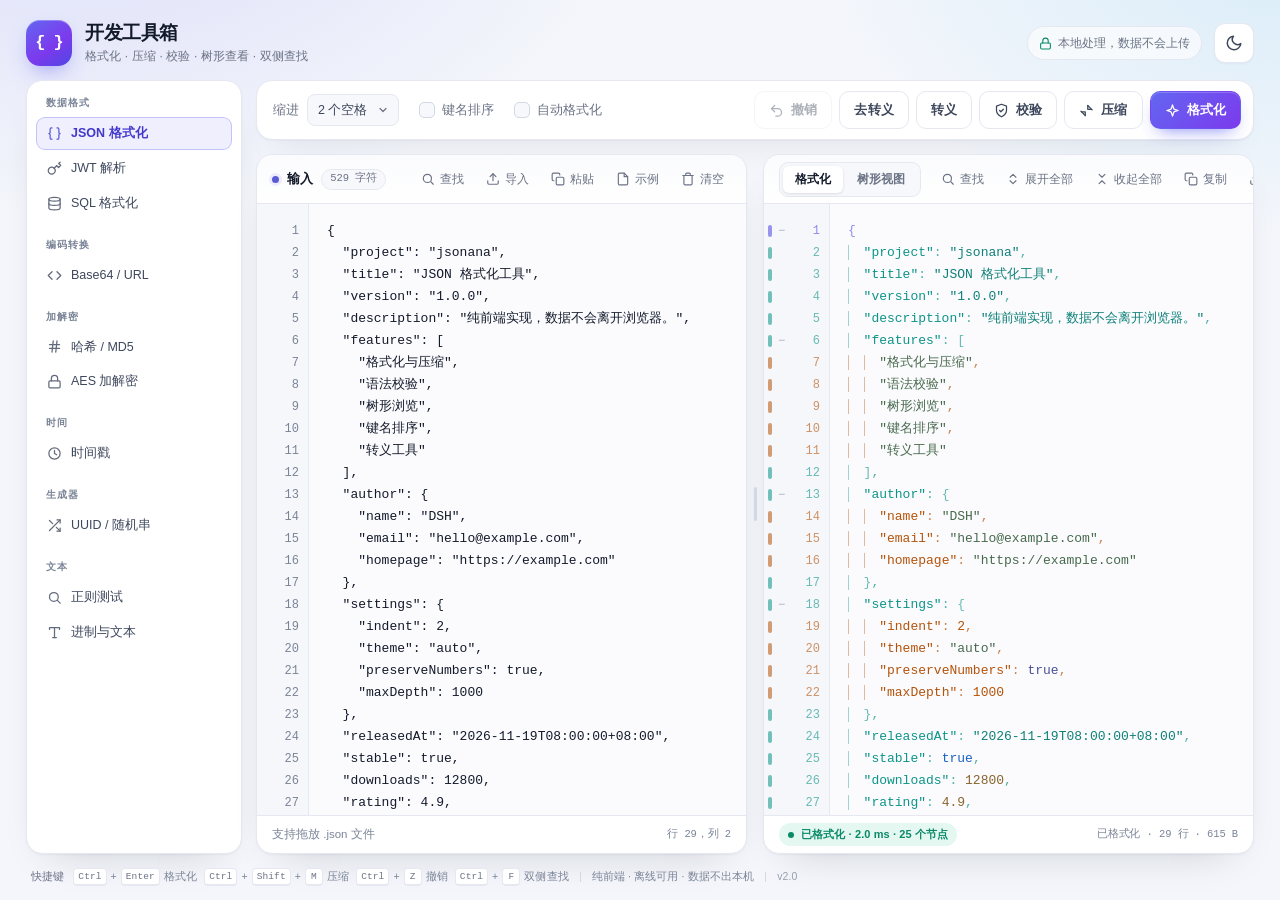
==== index.html @ 0fe3ee1c "second" ====
<!DOCTYPE html>
<html lang="zh-CN" data-theme="light">
<head>
  <meta charset="UTF-8">
  <meta name="viewport" content="width=device-width, initial-scale=1.0">
  <meta name="description" content="纯前端、离线的开发者工具集：JSON 格式化、MD5/哈希、AES 加解密、Base64/URL 编码、SQL 美化、时间戳转换、JWT 解析、UUID 生成、正则测试与进制转换，数据不会上传。">
  <meta name="color-scheme" content="light dark">
  <title>开发工具箱 · JSON / 加解密 / SQL / 时间戳</title>
  <link rel="icon" href="data:image/svg+xml,%3Csvg xmlns='http://www.w3.org/2000/svg' viewBox='0 0 64 64'%3E%3Crect width='64' height='64' rx='16' fill='%235b5bd6'/%3E%3Ctext x='32' y='43' font-family='monospace' font-size='30' font-weight='700' fill='white' text-anchor='middle'%3E%7B%7D%3C/text%3E%3C/svg%3E">
  <script>
    (function () {
      try {
        var saved = localStorage.getItem('jsonfmt:theme');
        var theme = saved ? JSON.parse(saved) : (window.matchMedia('(prefers-color-scheme: dark)').matches ? 'dark' : 'light');
        document.documentElement.setAttribute('data-theme', theme === 'dark' ? 'dark' : 'light');
      } catch (e) { /* 忽略存储异常 */ }
    })();
  </script>
  <link rel="stylesheet" href="css/style.css?v=8">
  <link rel="stylesheet" href="css/shell.css?v=8">
</head>
<body>
  <svg class="icon-sprite" xmlns="http://www.w3.org/2000/svg" aria-hidden="true">
    <symbol id="i-sparkles" viewBox="0 0 24 24"><path d="m12 3-1.9 5.8a2 2 0 0 1-1.3 1.3L3 12l5.8 1.9a2 2 0 0 1 1.3 1.3L12 21l1.9-5.8a2 2 0 0 1 1.3-1.3L21 12l-5.8-1.9a2 2 0 0 1-1.3-1.3Z"/></symbol>
    <symbol id="i-shrink" viewBox="0 0 24 24"><path d="M4 14h6v6"/><path d="m10 20-7-7"/><path d="M20 10h-6V4"/><path d="m14 4 7 7"/></symbol>
    <symbol id="i-shield" viewBox="0 0 24 24"><path d="M12 22s8-4 8-10V5l-8-3-8 3v7c0 6 8 10 8 10Z"/><path d="m9 12 2 2 4-4"/></symbol>
    <symbol id="i-copy" viewBox="0 0 24 24"><rect x="9" y="9" width="13" height="13" rx="2"/><path d="M5 15H4a2 2 0 0 1-2-2V4a2 2 0 0 1 2-2h9a2 2 0 0 1 2 2v1"/></symbol>
    <symbol id="i-download" viewBox="0 0 24 24"><path d="M21 15v4a2 2 0 0 1-2 2H5a2 2 0 0 1-2-2v-4"/><polyline points="7 10 12 15 17 10"/><line x1="12" y1="15" x2="12" y2="3"/></symbol>
    <symbol id="i-upload" viewBox="0 0 24 24"><path d="M21 15v4a2 2 0 0 1-2 2H5a2 2 0 0 1-2-2v-4"/><polyline points="17 8 12 3 7 8"/><line x1="12" y1="3" x2="12" y2="15"/></symbol>
    <symbol id="i-trash" viewBox="0 0 24 24"><polyline points="3 6 5 6 21 6"/><path d="M19 6v14a2 2 0 0 1-2 2H7a2 2 0 0 1-2-2V6m3 0V4a2 2 0 0 1 2-2h4a2 2 0 0 1 2 2v2"/></symbol>
    <symbol id="i-file" viewBox="0 0 24 24"><path d="M14 2H6a2 2 0 0 0-2 2v16a2 2 0 0 0 2 2h12a2 2 0 0 0 2-2V8Z"/><polyline points="14 2 14 8 20 8"/></symbol>
    <symbol id="i-sun" viewBox="0 0 24 24"><circle cx="12" cy="12" r="4"/><path d="M12 2v2M12 20v2M4.93 4.93l1.41 1.41M17.66 17.66l1.41 1.41M2 12h2M20 12h2M6.34 17.66l-1.41 1.41M19.07 4.93l-1.41 1.41"/></symbol>
    <symbol id="i-moon" viewBox="0 0 24 24"><path d="M21 12.79A9 9 0 1 1 11.21 3 7 7 0 0 0 21 12.79Z"/></symbol>
    <symbol id="i-lock" viewBox="0 0 24 24"><rect x="3" y="11" width="18" height="11" rx="2"/><path d="M7 11V7a5 5 0 0 1 10 0v4"/></symbol>
    <symbol id="i-alert" viewBox="0 0 24 24"><circle cx="12" cy="12" r="10"/><line x1="12" y1="8" x2="12" y2="12"/><line x1="12" y1="16" x2="12.01" y2="16"/></symbol>
    <symbol id="i-check" viewBox="0 0 24 24"><polyline points="20 6 9 17 4 12"/></symbol>
    <symbol id="i-code" viewBox="0 0 24 24"><polyline points="16 18 22 12 16 6"/><polyline points="8 6 2 12 8 18"/></symbol>
    <symbol id="i-braces" viewBox="0 0 24 24"><path d="M8 3H7a2 2 0 0 0-2 2v5a2 2 0 0 1-2 2 2 2 0 0 1 2 2v5a2 2 0 0 0 2 2h1"/><path d="M16 3h1a2 2 0 0 1 2 2v5a2 2 0 0 0 2 2 2 2 0 0 0-2 2v5a2 2 0 0 1-2 2h-1"/></symbol>
    <symbol id="i-expand" viewBox="0 0 24 24"><path d="m7 15 5 5 5-5"/><path d="m7 9 5-5 5 5"/></symbol>
    <symbol id="i-collapse" viewBox="0 0 24 24"><path d="m7 20 5-5 5 5"/><path d="m7 4 5 5 5-5"/></symbol>
    <symbol id="i-search" viewBox="0 0 24 24"><circle cx="11" cy="11" r="7"/><line x1="21" y1="21" x2="16.65" y2="16.65"/></symbol>
    <symbol id="i-close" viewBox="0 0 24 24"><line x1="18" y1="6" x2="6" y2="18"/><line x1="6" y1="6" x2="18" y2="18"/></symbol>
    <symbol id="i-chevron-left" viewBox="0 0 24 24"><polyline points="15 18 9 12 15 6"/></symbol>
    <symbol id="i-chevron-right" viewBox="0 0 24 24"><polyline points="9 18 15 12 9 6"/></symbol>
    <symbol id="i-replace" viewBox="0 0 24 24"><path d="M3 7h13"/><polyline points="13 4 16 7 13 10"/><path d="M21 17H8"/><polyline points="11 14 8 17 11 20"/></symbol>
    <symbol id="i-undo" viewBox="0 0 24 24"><path d="M9 14 4 9l5-5"/><path d="M4 9h10a6 6 0 0 1 0 12h-3"/></symbol>
    <symbol id="i-clock" viewBox="0 0 24 24"><circle cx="12" cy="12" r="9"/><polyline points="12 7 12 12 15.5 14"/></symbol>
    <symbol id="i-key" viewBox="0 0 24 24"><path d="M21 2l-2 2"/><path d="m15.5 7.5 3 3L22 7l-3-3"/><path d="M11.39 11.61a5.5 5.5 0 1 1-7.78 7.78 5.5 5.5 0 0 1 7.78-7.78Z"/><path d="m11.39 11.61 4.11-4.11"/></symbol>
    <symbol id="i-database" viewBox="0 0 24 24"><ellipse cx="12" cy="5" rx="9" ry="3"/><path d="M21 12c0 1.66-4 3-9 3s-9-1.34-9-3"/><path d="M3 5v14c0 1.66 4 3 9 3s9-1.34 9-3V5"/></symbol>
    <symbol id="i-hash" viewBox="0 0 24 24"><line x1="4" y1="9" x2="20" y2="9"/><line x1="4" y1="15" x2="20" y2="15"/><line x1="10" y1="3" x2="8" y2="21"/><line x1="16" y1="3" x2="14" y2="21"/></symbol>
    <symbol id="i-shuffle" viewBox="0 0 24 24"><polyline points="16 3 21 3 21 8"/><line x1="4" y1="20" x2="21" y2="3"/><polyline points="21 16 21 21 16 21"/><line x1="15" y1="15" x2="21" y2="21"/><line x1="4" y1="4" x2="9" y2="9"/></symbol>
    <symbol id="i-type" viewBox="0 0 24 24"><polyline points="4 7 4 4 20 4 20 7"/><line x1="9" y1="20" x2="15" y2="20"/><line x1="12" y1="4" x2="12" y2="20"/></symbol>
  </svg>

  <div class="app">
    <header class="topbar">
      <div class="brand">
        <div class="brand-mark" aria-hidden="true">{ }</div>
        <div class="brand-text">
          <h1>开发工具箱</h1>
          <p id="brandSubtitle">JSON · 加解密 · SQL · 时间戳 · 编码</p>
        </div>
      </div>
      <div class="topbar-actions">
        <span class="privacy-note"><svg class="icon"><use href="#i-lock"></use></svg>本地处理，数据不会上传</span>
        <button class="icon-btn" id="themeToggle" type="button" title="切换主题" aria-label="切换明暗主题">
          <svg class="icon icon-moon"><use href="#i-moon"></use></svg>
          <svg class="icon icon-sun"><use href="#i-sun"></use></svg>
        </button>
      </div>
    </header>

    <div class="app-body">
      <aside class="sidebar" id="toolNav" aria-label="工具导航">
        <p class="nav-loading">正在载入工具…</p>
      </aside>

      <div class="content" id="content">
        <section class="view" id="view-json" data-view="json">
          <section class="toolbar" aria-label="格式化设置">
            <div class="toolbar-options">
              <label class="field" for="indentSelect">
                <span class="field-label">缩进</span>
                <select id="indentSelect">
                  <option value="2">2 个空格</option>
                  <option value="4">4 个空格</option>
                  <option value="tab">Tab</option>
                </select>
              </label>
              <label class="check"><input type="checkbox" id="sortKeys"> 键名排序</label>
              <label class="check"><input type="checkbox" id="autoFormat"> 自动格式化</label>
            </div>
            <div class="toolbar-actions">
              <button class="btn btn-ghost" id="undoBtn" type="button" title="撤销上一次文本修改 (Ctrl+Z)" disabled>
                <svg class="icon"><use href="#i-undo"></use></svg>撤销
              </button>
              <button class="btn btn-ghost" id="unescapeBtn" type="button" title="将 \n、&quot; 等转义还原为字符">去转义</button>
              <button class="btn btn-ghost" id="escapeBtn" type="button" title="把输入文本转为 JSON 字符串字面量">转义</button>
              <button class="btn btn-ghost" id="validateBtn" type="button" title="仅检查语法，不修改结果">
                <svg class="icon"><use href="#i-shield"></use></svg>校验
              </button>
              <button class="btn btn-ghost" id="minifyBtn" type="button" title="Ctrl + Shift + M">
                <svg class="icon"><use href="#i-shrink"></use></svg>压缩
              </button>
              <button class="btn btn-primary" id="formatBtn" type="button" title="Ctrl + Enter">
                <svg class="icon"><use href="#i-sparkles"></use></svg>格式化
              </button>
            </div>
          </section>

          <main class="workspace" id="workspace">
            <section class="panel" aria-label="JSON 输入">
              <header class="panel-head">
                <div class="panel-title">
                  <span class="panel-dot input-dot" aria-hidden="true"></span>
                  输入
                  <span class="badge" id="inputMeta">0 字符</span>
                </div>
                <div class="panel-actions">
                  <button class="mini mini-find" id="findToggle" type="button" title="查找替换 (Ctrl+F)" aria-label="查找替换" aria-expanded="false" aria-controls="findBar">
                    <svg class="icon"><use href="#i-search"></use></svg>查找
                  </button>
                  <button class="mini" id="uploadBtn" type="button" title="导入 .json 文件">
                    <svg class="icon"><use href="#i-upload"></use></svg>导入
                  </button>
                  <input type="file" id="fileInput" accept=".json,.txt,application/json,text/plain" hidden>
                  <button class="mini" id="pasteBtn" type="button" title="从剪贴板粘贴">
                    <svg class="icon"><use href="#i-copy"></use></svg>粘贴
                  </button>
                  <button class="mini" id="sampleBtn" type="button" title="载入示例 JSON">
                    <svg class="icon"><use href="#i-file"></use></svg>示例
                  </button>
                  <button class="mini mini-danger" id="clearBtn" type="button" title="清空输入与结果">
                    <svg class="icon"><use href="#i-trash"></use></svg>清空
                  </button>
                </div>
              </header>
              <div class="find-bar" id="findBar" hidden>
                <div class="find-row">
                  <div class="find-field">
                    <svg class="icon find-field-icon" aria-hidden="true"><use href="#i-search"></use></svg>
                    <input class="find-input" id="findInput" type="text" placeholder="查找内容" autocomplete="off" spellcheck="false" aria-label="查找内容">
                    <span class="find-count" id="findCount" aria-live="polite" hidden></span>
                  </div>
                  <button class="find-opt" id="findCase" type="button" aria-pressed="false" title="区分大小写" aria-label="区分大小写">Aa</button>
                  <button class="find-opt" id="findRegex" type="button" aria-pressed="false" title="使用正则表达式" aria-label="使用正则表达式">.*</button>
                  <button class="find-nav" id="findPrev" type="button" title="上一个匹配 (Shift+Enter)" aria-label="上一个匹配" disabled>
                    <svg class="icon"><use href="#i-chevron-left"></use></svg>
                  </button>
                  <button class="find-nav" id="findNext" type="button" title="下一个匹配 (Enter)" aria-label="下一个匹配" disabled>
                    <svg class="icon"><use href="#i-chevron-right"></use></svg>
                  </button>
                  <button class="find-nav" id="findClose" type="button" title="关闭查找 (Esc)" aria-label="关闭查找">
                    <svg class="icon"><use href="#i-close"></use></svg>
                  </button>
                </div>
                <div class="find-row">
                  <div class="find-field">
                    <svg class="icon find-field-icon" aria-hidden="true"><use href="#i-replace"></use></svg>
                    <input class="find-input" id="replaceInput" type="text" placeholder="替换为（留空即删除）" autocomplete="off" spellcheck="false" aria-label="替换内容">
                  </div>
                  <button class="find-action" id="replaceBtn" type="button" title="替换当前匹配 (Enter)" disabled>替换</button>
                  <button class="find-action" id="replaceAllBtn" type="button" title="替换全部匹配" disabled>全部替换</button>
                </div>
              </div>
              <div class="editor" id="dropZone">
                <div class="gutter" aria-hidden="true"><div class="gutter-inner" id="inputGutter"></div></div>
                <textarea id="input" spellcheck="false" wrap="off" autocomplete="off" autocapitalize="off" placeholder='在此粘贴或输入 JSON，例如 {"hello": "world"}' aria-label="JSON 输入框" title="查找时点击命中所在行可联动右侧；点击括号可强调其闭合范围"></textarea>
                <div class="find-layer" id="findLayer" aria-hidden="true" hidden><div class="find-layer-inner" id="findLayerInner"></div></div>
                <div class="drop-hint" id="dropHint">
                  <svg class="icon"><use href="#i-upload"></use></svg>
                  松开以导入 JSON 文件
                </div>
              </div>
              <footer class="panel-foot">
                <span id="inputHint">支持拖放 .json 文件</span>
                <span class="cursor-pos" id="cursorPos">行 1，列 1</span>
              </footer>
            </section>

            <div class="splitter" id="splitter" role="separator" aria-orientation="vertical" aria-label="拖动调整左右面板宽度" tabindex="0" title="拖动调整宽度">
              <span aria-hidden="true"></span>
            </div>

            <section class="panel" aria-label="格式化结果">
              <header class="panel-head">
                <div class="tabs" role="tablist" aria-label="结果视图">
                  <button class="tab is-active" id="textTab" data-view="text" type="button" role="tab" aria-selected="true">格式化</button>
                  <button class="tab" id="treeTab" data-view="tree" type="button" role="tab" aria-selected="false">树形视图</button>
                </div>
                <div class="panel-actions">
                  <button class="mini mini-find" id="findToggleRight" type="button" title="查找替换右侧结果 (Ctrl+F)" aria-label="查找替换右侧结果" aria-expanded="false" aria-controls="findBarRight">
                    <svg class="icon"><use href="#i-search"></use></svg>查找
                  </button>
                  <button class="mini" id="expandBtn" type="button" hidden title="展开全部层级">
                    <svg class="icon"><use href="#i-expand"></use></svg>展开全部
                  </button>
                  <button class="mini" id="collapseBtn" type="button" hidden title="折叠全部层级">
                    <svg class="icon"><use href="#i-collapse"></use></svg>收起全部
                  </button>
                  <button class="mini" id="copyBtn" type="button" title="复制结果">
                    <svg class="icon"><use href="#i-copy"></use></svg>复制
                  </button>
                  <button class="mini" id="downloadBtn" type="button" title="下载为 .json 文件">
                    <svg class="icon"><use href="#i-download"></use></svg>下载
                  </button>
                </div>
              </header>
              <div class="find-bar find-bar-right" id="findBarRight" hidden>
                <div class="find-row">
                  <div class="find-field">
                    <svg class="icon find-field-icon" aria-hidden="true"><use href="#i-search"></use></svg>
                    <input class="find-input" id="findInputRight" type="text" placeholder="在结果中查找" autocomplete="off" spellcheck="false" aria-label="在结果中查找">
                    <span class="find-count" id="findCountRight" aria-live="polite" hidden></span>
                  </div>
                  <button class="find-opt" id="findCaseRight" type="button" aria-pressed="false" title="区分大小写" aria-label="区分大小写">Aa</button>
                  <button class="find-opt" id="findRegexRight" type="button" aria-pressed="false" title="使用正则表达式" aria-label="使用正则表达式">.*</button>
                  <button class="find-nav" id="findPrevRight" type="button" title="上一个匹配 (Shift+Enter)" aria-label="上一个匹配" disabled>
                    <svg class="icon"><use href="#i-chevron-left"></use></svg>
                  </button>
                  <button class="find-nav" id="findNextRight" type="button" title="下一个匹配 (Enter)" aria-label="下一个匹配" disabled>
                    <svg class="icon"><use href="#i-chevron-right"></use></svg>
                  </button>
                  <button class="find-nav" id="findCloseRight" type="button" title="关闭查找 (Esc)" aria-label="关闭查找">
                    <svg class="icon"><use href="#i-close"></use></svg>
                  </button>
                </div>
                <div class="find-row">
                  <div class="find-field">
                    <svg class="icon find-field-icon" aria-hidden="true"><use href="#i-replace"></use></svg>
                    <input class="find-input" id="replaceInputRight" type="text" placeholder="替换为（同步左侧）" autocomplete="off" spellcheck="false" aria-label="替换内容">
                  </div>
                  <button class="find-action" id="replaceBtnRight" type="button" title="替换当前匹配 (Enter)" disabled>替换</button>
                  <button class="find-action" id="replaceAllBtnRight" type="button" title="替换两侧全部匹配" disabled>全部替换</button>
                </div>
              </div>
              <div class="output-wrap">
                <div class="output-body" id="outputBody" hidden>
                  <div class="gutter" id="outputGutterWrap" aria-hidden="true"><div class="gutter-inner" id="outputGutter"></div></div>
                  <div class="output-scroll" id="outputScroll">
                    <div class="output-content" id="outputContent">
                      <pre class="code" id="outputPre" title="查找时点击命中所在行可联动左侧；点击行号栏的 +/− 折叠或展开层级；点击括号可强调其闭合范围"><code id="output"></code></pre>
                      <div class="find-layer output-find-layer" id="outputFindLayer" aria-hidden="true" hidden><div class="find-layer-inner" id="outputFindLayerInner"></div></div>
                    </div>
                  </div>
                  <div class="tree-view" id="treeView" hidden></div>
                  <div class="render-more" id="renderMore" hidden>
                    <span id="renderMoreText"></span>
                    <button class="btn btn-ghost" id="renderMoreBtn" type="button">继续渲染</button>
                  </div>
                </div>

                <div class="empty-state" id="emptyState">
                  <div class="empty-icon"><svg class="icon"><use href="#i-braces"></use></svg></div>
                  <h2>格式化结果将在这里显示</h2>
                  <p>粘贴 JSON 后按 <kbd>Ctrl</kbd> + <kbd>Enter</kbd>，或把 <code>.json</code> 文件拖进左侧面板。</p>
                  <div class="empty-chips">
                    <span>语法高亮</span>
                    <span>树形浏览</span>
                    <span>键名排序</span>
                    <span>双侧查找</span>
                    <span>一键压缩</span>
                  </div>
                </div>

                <div class="error-state" id="errorState" hidden>
                  <div class="error-icon"><svg class="icon"><use href="#i-alert"></use></svg></div>
                  <h2>JSON 解析失败</h2>
                  <p class="error-message" id="errorMessage"></p>
                  <span class="error-loc" id="errorLoc"></span>
                  <pre class="error-snippet"><code id="errorSnippet"></code></pre>
                  <button class="btn btn-ghost btn-sm" id="gotoErrorBtn" type="button">定位到错误位置</button>
                </div>
              </div>
              <footer class="panel-foot">
                <span class="status status-neutral" id="status"><span class="status-dot" aria-hidden="true"></span><span id="statusText">等待输入</span></span>
                <span class="output-meta" id="outputMeta"></span>
              </footer>
            </section>
          </main>
        </section>

        <div id="viewHost"></div>
      </div>
    </div>

    <footer class="app-footer" id="appFooter">
      <span class="shortcut-hint">快捷键</span>
      <span class="footer-hints" id="footerHints"></span>
      <span class="footer-sep" aria-hidden="true"></span>
      <span>纯前端 · 离线可用 · 数据不出本机</span>
      <span class="footer-sep" aria-hidden="true"></span>
      <span class="footer-version">v2.0</span>
    </footer>
  </div>

  <div class="toast" id="toast" role="status" aria-live="polite">
    <svg class="icon toast-icon"><use href="#i-check"></use></svg>
    <span id="toastText"></span>
  </div>

  <script src="js/json-tools.js?v=8"></script>
  <script src="js/toolbox.js?v=8"></script>
  <script src="js/lib/bytes.js?v=8"></script>
  <script src="js/lib/md5.js?v=8"></script>
  <script src="js/lib/date-format.js?v=8"></script>
  <script src="js/lib/sql-format.js?v=8"></script>
  <script src="js/lib/webcrypto.js?v=8"></script>
  <script src="js/lib/radix.js?v=8"></script>
  <script src="js/lib/text-case.js?v=8"></script>
  <script src="js/lib/jwt.js?v=8"></script>
  <script src="js/tools/encode.js?v=8"></script>
  <script src="js/tools/hash.js?v=8"></script>
  <script src="js/tools/crypto.js?v=8"></script>
  <script src="js/tools/timestamp.js?v=8"></script>
  <script src="js/tools/uuid.js?v=8"></script>
  <script src="js/tools/jwt.js?v=8"></script>
  <script src="js/tools/sql.js?v=8"></script>
  <script src="js/tools/regex.js?v=8"></script>
  <script src="js/tools/text.js?v=8"></script>
  <script src="js/app.js?v=8"></script>
</body>
</html>
---- css/style.css ----
/* =========================================================
   JSON 格式化 — 样式表
   ========================================================= */

:root {
  --bg: #f4f6fb;
  --glow-a: rgba(99, 102, 241, 0.16);
  --glow-b: rgba(14, 165, 233, 0.12);
  --panel: #ffffff;
  --panel-soft: #f7f8fc;
  --panel-raised: #ffffff;
  --border: #e5e8f0;
  --border-strong: #d3d8e5;
  --text: #131a2a;
  --text-soft: #3d475c;
  --muted: #6b7385;
  --faint: #7a8497;
  --accent: #5b5bd6;
  --accent-strong: #4f46e5;
  --accent-ink: #4338ca;
  --accent-soft: rgba(99, 102, 241, 0.1);
  --accent-line: rgba(99, 102, 241, 0.32);
  --code-bg: #fbfbfe;
  --gutter-bg: #f6f7fb;
  --selection: rgba(99, 102, 241, 0.2);
  --success: #0b8a68;
  --success-soft: rgba(16, 185, 129, 0.11);
  --danger: #d92d20;
  --danger-soft: rgba(217, 45, 32, 0.08);
  --warning: #b45309;
  --shadow-panel: 0 1px 2px rgba(16, 24, 40, 0.04), 0 18px 40px -24px rgba(16, 24, 40, 0.22);
  --shadow-pop: 0 18px 50px -12px rgba(15, 23, 42, 0.28);
  --radius-lg: 16px;
  --radius-md: 11px;
  --radius-sm: 8px;
  --font-sans: "Inter", "SF Pro Text", -apple-system, BlinkMacSystemFont, "Segoe UI", "PingFang SC", "Hiragino Sans GB", "Microsoft YaHei", sans-serif;
  --font-mono: "JetBrains Mono", "Cascadia Code", "SFMono-Regular", Consolas, "Liberation Mono", Menlo, monospace;
  --tok-key: #7c3aed;
  --tok-string: #0f766e;
  --tok-number: #b45309;
  --tok-boolean: #1d4ed8;
  --tok-null: #be123c;
  --tok-punct: #7a8499;
  --tok-brace: #94a3b8;
  --depth-0: #4f46e5;
  --depth-1: #0d9488;
  --depth-2: #b45309;
  --depth-3: #be185d;
  --depth-4: #0369a1;
  --depth-5: #6d28d9;
  --depth-6: #a16207;
  --depth-7: #b91c1c;
  --toast-bg: #111827;
  --toast-text: #f8fafc;
  --toast-icon: #4ade80;
  --find-bg: rgba(250, 204, 21, 0.42);
  --find-current-bg: rgba(251, 146, 60, 0.58);
  --find-current-ring: rgba(217, 119, 6, 0.9);
  color-scheme: light;
}

html[data-theme="dark"] {
  --bg: #090d15;
  --glow-a: rgba(99, 102, 241, 0.2);
  --glow-b: rgba(14, 165, 233, 0.09);
  --panel: #111722;
  --panel-soft: #0d131d;
  --panel-raised: #151c29;
  --border: #222b3a;
  --border-strong: #334054;
  --text: #e8ecf5;
  --text-soft: #c2c9d8;
  --muted: #95a0b4;
  --faint: #697689;
  --accent: #818cf8;
  --accent-strong: #6366f1;
  --accent-ink: #c7d2fe;
  --accent-soft: rgba(129, 140, 248, 0.11);
  --accent-line: rgba(129, 140, 248, 0.4);
  --code-bg: #0b111a;
  --gutter-bg: #0d131d;
  --selection: rgba(129, 140, 248, 0.26);
  --success: #34d399;
  --success-soft: rgba(52, 211, 153, 0.1);
  --danger: #f87171;
  --danger-soft: rgba(248, 113, 113, 0.09);
  --warning: #fbbf24;
  --shadow-panel: 0 1px 0 rgba(255, 255, 255, 0.02) inset, 0 24px 48px -28px rgba(0, 0, 0, 0.75);
  --shadow-pop: 0 24px 60px -16px rgba(0, 0, 0, 0.8);
  --tok-key: #c4b5fd;
  --tok-string: #5eead4;
  --tok-number: #fbbf24;
  --tok-boolean: #93c5fd;
  --tok-null: #fda4af;
  --tok-punct: #64748b;
  --tok-brace: #475569;
  --depth-0: #a5b4fc;
  --depth-1: #5eead4;
  --depth-2: #fbbf24;
  --depth-3: #f9a8d4;
  --depth-4: #7dd3fc;
  --depth-5: #c4b5fd;
  --depth-6: #fde047;
  --depth-7: #fca5a5;
  --toast-bg: #e8ecf5;
  --toast-text: #111722;
  --toast-icon: #059669;
  --find-bg: rgba(250, 204, 21, 0.26);
  --find-current-bg: rgba(251, 146, 60, 0.44);
  --find-current-ring: rgba(251, 146, 60, 0.95);
  color-scheme: dark;
}

* { box-sizing: border-box; }

[hidden] { display: none !important; }

html { -webkit-text-size-adjust: 100%; }

body {
  margin: 0;
  min-height: 100vh;
  font-family: var(--font-sans);
  font-size: 14px;
  line-height: 1.5;
  color: var(--text);
  background:
    radial-gradient(900px 520px at 6% -12%, var(--glow-a), transparent 62%),
    radial-gradient(820px 480px at 102% -6%, var(--glow-b), transparent 60%),
    var(--bg);
  background-attachment: fixed;
  -webkit-font-smoothing: antialiased;
  text-rendering: optimizeLegibility;
}

h1, h2, p { margin: 0; }

button, input, select, textarea { font: inherit; color: inherit; }

button { -webkit-tap-highlight-color: transparent; }

::selection { background: var(--selection); }

.icon-sprite {
  position: absolute;
  width: 0;
  height: 0;
  overflow: hidden;
}

.icon {
  width: 16px;
  height: 16px;
  flex: none;
  fill: none;
  stroke: currentColor;
  stroke-width: 2;
  stroke-linecap: round;
  stroke-linejoin: round;
  pointer-events: none;
}

/* ---------- 总体布局 ---------- */

.app {
  display: flex;
  flex-direction: column;
  gap: 14px;
  width: 100%;
  max-width: 1640px;
  height: 100vh;
  height: 100dvh;
  margin: 0 auto;
  padding: 20px 26px 14px;
}

.topbar {
  display: flex;
  align-items: center;
  justify-content: space-between;
  gap: 18px;
  flex: none;
}

.brand {
  display: flex;
  align-items: center;
  gap: 13px;
  min-width: 0;
}

.brand-mark {
  display: grid;
  place-items: center;
  width: 46px;
  height: 46px;
  border-radius: 14px;
  background: linear-gradient(145deg, #6366f1 0%, #7c3aed 58%, #4f46e5 100%);
  color: #fff;
  font-family: var(--font-mono);
  font-size: 17px;
  font-weight: 700;
  letter-spacing: -1px;
  box-shadow: 0 10px 24px -10px rgba(99, 102, 241, 0.85), inset 0 1px 0 rgba(255, 255, 255, 0.28);
  flex: none;
}

.brand-text { min-width: 0; }

.brand-text h1 {
  font-size: 19px;
  font-weight: 700;
  letter-spacing: -0.02em;
  line-height: 1.25;
}

.brand-text p {
  margin-top: 2px;
  font-size: 12px;
  color: var(--muted);
  letter-spacing: 0.01em;
  white-space: nowrap;
  overflow: hidden;
  text-overflow: ellipsis;
}

.topbar-actions {
  display: flex;
  align-items: center;
  gap: 12px;
  flex: none;
}

.privacy-note {
  display: inline-flex;
  align-items: center;
  gap: 6px;
  font-size: 12px;
  color: var(--muted);
  padding: 7px 11px;
  border: 1px solid var(--border);
  border-radius: 999px;
  background: var(--panel);
  background: color-mix(in srgb, var(--panel) 65%, transparent);
}

.privacy-note .icon { width: 13px; height: 13px; color: var(--success); }

.icon-btn {
  display: grid;
  place-items: center;
  width: 40px;
  height: 40px;
  border-radius: 11px;
  border: 1px solid var(--border);
  background: var(--panel);
  color: var(--text-soft);
  cursor: pointer;
  transition: background-color 0.16s ease, border-color 0.16s ease, color 0.16s ease, transform 0.16s ease;
  box-shadow: 0 1px 2px rgba(16, 24, 40, 0.04);
}

.icon-btn:hover {
  color: var(--text);
  border-color: var(--border-strong);
  transform: translateY(-1px);
}

.icon-btn:active { transform: translateY(0); }

.icon-btn .icon { width: 18px; height: 18px; }

html[data-theme="dark"] .icon-sun { display: block; }
html[data-theme="dark"] .icon-moon { display: none; }
html[data-theme="light"] .icon-sun { display: none; }
html[data-theme="light"] .icon-moon { display: block; }

/* ---------- 工具栏 ---------- */

.toolbar {
  display: flex;
  align-items: center;
  justify-content: space-between;
  gap: 14px 20px;
  flex: none;
  padding: 10px 12px 10px 16px;
  background: var(--panel);
  border: 1px solid var(--border);
  border-radius: var(--radius-lg);
  box-shadow: var(--shadow-panel);
}

.toolbar-options {
  display: flex;
  align-items: center;
  flex-wrap: wrap;
  gap: 10px 20px;
  min-width: 0;
}

.field {
  display: inline-flex;
  align-items: center;
  gap: 8px;
}

.field-label {
  font-size: 12.5px;
  color: var(--muted);
  white-space: nowrap;
}

select {
  appearance: none;
  -webkit-appearance: none;
  height: 32px;
  padding: 0 30px 0 10px;
  border-radius: 8px;
  border: 1px solid var(--border);
  background-color: var(--panel-soft);
  background-image: url("data:image/svg+xml,%3Csvg xmlns='http://www.w3.org/2000/svg' width='12' height='12' viewBox='0 0 24 24' fill='none' stroke='%236b7385' stroke-width='2.4' stroke-linecap='round' stroke-linejoin='round'%3E%3Cpolyline points='6 9 12 15 18 9'/%3E%3C/svg%3E");
  background-repeat: no-repeat;
  background-position: right 9px center;
  font-size: 12.5px;
  font-weight: 500;
  color: var(--text-soft);
  cursor: pointer;
  outline: none;
  transition: border-color 0.15s ease, background-color 0.15s ease;
}

select:hover { border-color: var(--border-strong); }

select:focus-visible {
  border-color: var(--accent);
  box-shadow: 0 0 0 3px var(--accent-soft);
}

.check {
  display: inline-flex;
  align-items: center;
  gap: 7px;
  font-size: 12.5px;
  color: var(--muted);
  cursor: pointer;
  user-select: none;
  white-space: nowrap;
}

.check input {
  appearance: none;
  -webkit-appearance: none;
  width: 16px;
  height: 16px;
  margin: 0;
  border: 1.5px solid var(--border-strong);
  border-radius: 5px;
  background: var(--panel-soft);
  position: relative;
  cursor: pointer;
  transition: background-color 0.14s ease, border-color 0.14s ease;
  flex: none;
}

.check input:hover { border-color: var(--faint); }

.check input:checked {
  background: var(--accent-strong);
  border-color: var(--accent-strong);
}

.check input:checked::after {
  content: "";
  position: absolute;
  left: 4.5px;
  top: 1px;
  width: 4px;
  height: 8px;
  border: solid #fff;
  border-width: 0 2px 2px 0;
  transform: rotate(43deg);
}

.check input:focus-visible {
  outline: 2px solid var(--accent);
  outline-offset: 2px;
}

.check:hover { color: var(--text-soft); }

.toolbar-actions {
  display: flex;
  align-items: center;
  gap: 7px;
  flex-wrap: wrap;
  justify-content: flex-end;
}

.btn {
  display: inline-flex;
  align-items: center;
  justify-content: center;
  gap: 7px;
  height: 38px;
  padding: 0 14px;
  border: 1px solid transparent;
  border-radius: 10px;
  font-size: 13px;
  font-weight: 600;
  letter-spacing: 0.01em;
  cursor: pointer;
  white-space: nowrap;
  transition: background-color 0.16s ease, border-color 0.16s ease, color 0.16s ease, transform 0.12s ease, box-shadow 0.16s ease;
  user-select: none;
}

.btn .icon { width: 15px; height: 15px; }

.btn:focus-visible,
.mini:focus-visible,
.icon-btn:focus-visible,
.tab:focus-visible,
.splitter:focus-visible {
  outline: 2px solid var(--accent);
  outline-offset: 2px;
}

.btn-ghost {
  background: transparent;
  border-color: var(--border);
  color: var(--text-soft);
}

.btn-ghost:hover {
  background: var(--panel-soft);
  border-color: var(--border-strong);
  color: var(--text);
}

.btn-primary {
  background: linear-gradient(135deg, #6366f1 0%, #7c3aed 100%);
  color: #fff;
  box-shadow: 0 8px 18px -9px rgba(99, 102, 241, 0.9), inset 0 1px 0 rgba(255, 255, 255, 0.2);
}

.btn-primary:hover {
  transform: translateY(-1px);
  box-shadow: 0 12px 24px -10px rgba(99, 102, 241, 0.95), inset 0 1px 0 rgba(255, 255, 255, 0.24);
}

.btn:active { transform: translateY(0) scale(0.985); }

.btn:disabled {
  opacity: 0.42;
  cursor: not-allowed;
  transform: none;
  box-shadow: none;
}

.btn:disabled:hover {
  border-color: var(--border);
  background: transparent;
  color: var(--text-soft);
  transform: none;
}

.btn-sm {
  height: 34px;
  font-size: 12.5px;
  padding: 0 13px;
}

/* ---------- 工作区 ---------- */

.workspace {
  display: grid;
  grid-template-columns: minmax(0, 1fr) 16px minmax(0, 1fr);
  flex: 1;
  min-height: 0;
}

.panel {
  display: flex;
  flex-direction: column;
  min-width: 0;
  min-height: 0;
  overflow: hidden;
  background: var(--panel);
  border: 1px solid var(--border);
  border-radius: var(--radius-lg);
  box-shadow: var(--shadow-panel);
}

.panel.is-synced {
  animation: panel-sync 0.8s ease;
}

.panel.is-linked {
  animation: panel-link 0.7s ease;
}

@keyframes panel-link {
  0% {
    border-color: var(--accent);
    box-shadow: var(--shadow-panel), 0 0 0 2px var(--accent-line);
  }
  100% {
    border-color: var(--border);
    box-shadow: var(--shadow-panel);
  }
}

@keyframes panel-sync {
  0% {
    border-color: var(--accent);
    box-shadow: var(--shadow-panel), 0 0 0 2px var(--accent-soft);
  }
  100% {
    border-color: var(--border);
    box-shadow: var(--shadow-panel);
  }
}

.panel-head {
  display: flex;
  align-items: center;
  justify-content: space-between;
  gap: 10px;
  flex: none;
  min-height: 49px;
  padding: 0 12px 0 15px;
  border-bottom: 1px solid var(--border);
  background: linear-gradient(180deg, color-mix(in srgb, var(--panel-soft) 55%, transparent), transparent);
}

.panel-title {
  display: flex;
  align-items: center;
  gap: 8px;
  min-width: 0;
  font-size: 13px;
  font-weight: 700;
  letter-spacing: 0.01em;
  white-space: nowrap;
}

.panel-dot {
  width: 7px;
  height: 7px;
  border-radius: 50%;
  flex: none;
}

.input-dot {
  background: var(--accent);
  box-shadow: 0 0 0 3px var(--accent-soft);
}

.badge {
  display: inline-flex;
  align-items: center;
  height: 21px;
  padding: 0 8px;
  border-radius: 999px;
  background: var(--panel-soft);
  border: 1px solid var(--border);
  font-family: var(--font-mono);
  font-size: 10.5px;
  font-weight: 500;
  color: var(--muted);
  letter-spacing: -0.01em;
}

.panel-actions {
  display: flex;
  align-items: center;
  gap: 2px;
  flex: none;
}

.mini {
  display: inline-flex;
  align-items: center;
  gap: 5px;
  height: 29px;
  padding: 0 9px;
  border: 1px solid transparent;
  border-radius: 7px;
  background: transparent;
  color: var(--muted);
  font-size: 12px;
  font-weight: 500;
  cursor: pointer;
  white-space: nowrap;
  transition: background-color 0.14s ease, color 0.14s ease, border-color 0.14s ease;
}

.mini .icon { width: 14px; height: 14px; }

.mini:hover {
  background: var(--panel-soft);
  color: var(--text);
  border-color: var(--border);
}

.mini:active { transform: translateY(0.5px); }

.mini-danger:hover {
  color: var(--danger);
  background: var(--danger-soft);
  border-color: transparent;
}

.tabs {
  display: inline-flex;
  align-items: center;
  gap: 2px;
  padding: 3px;
  border-radius: 9px;
  background: var(--panel-soft);
  border: 1px solid var(--border);
}

.tab {
  height: 27px;
  padding: 0 12px;
  border: 0;
  border-radius: 6px;
  background: transparent;
  color: var(--muted);
  font-size: 12px;
  font-weight: 600;
  cursor: pointer;
  white-space: nowrap;
  transition: color 0.14s ease, background-color 0.14s ease, box-shadow 0.14s ease;
}

.tab:hover { color: var(--text); }

.tab.is-active {
  background: var(--panel-raised);
  color: var(--text);
  box-shadow: 0 1px 3px rgba(16, 24, 40, 0.12);
}

html[data-theme="dark"] .tab.is-active {
  background: #1c2534;
  box-shadow: 0 1px 3px rgba(0, 0, 0, 0.4);
}

/* ---------- 输入区 ---------- */

.find-bar {
  flex: none;
  display: flex;
  flex-direction: column;
  gap: 7px;
  padding: 9px 12px;
  border-bottom: 1px solid var(--border);
  background: var(--panel-soft);
  background: linear-gradient(180deg, var(--panel-soft), color-mix(in srgb, var(--panel-soft) 45%, var(--panel)));
  animation: find-in 0.16s ease both;
}

@keyframes find-in {
  from { opacity: 0; transform: translateY(-3px); }
  to { opacity: 1; transform: none; }
}

.find-row {
  display: flex;
  align-items: center;
  gap: 6px;
  min-width: 0;
}

.find-field {
  position: relative;
  display: flex;
  align-items: center;
  flex: 1;
  min-width: 0;
}

.find-field-icon {
  position: absolute;
  left: 9px;
  width: 14px;
  height: 14px;
  color: var(--faint);
  pointer-events: none;
}

.find-input {
  width: 100%;
  height: 31px;
  min-width: 0;
  padding: 0 10px 0 29px;
  border: 1px solid var(--border);
  border-radius: 7px;
  outline: none;
  background: var(--panel);
  color: var(--text);
  font-family: var(--font-mono);
  font-size: 12px;
  transition: border-color 0.14s ease, box-shadow 0.14s ease;
}

.find-row:first-child .find-input { padding-right: 84px; }

.find-input::placeholder {
  color: var(--faint);
  font-family: var(--font-sans);
  font-size: 11.5px;
}

.find-input:hover { border-color: var(--border-strong); }

.find-input:focus {
  border-color: var(--accent);
  box-shadow: 0 0 0 3px var(--accent-soft);
}

.find-input.is-invalid {
  border-color: var(--danger);
  box-shadow: 0 0 0 3px var(--danger-soft);
}

.find-count {
  position: absolute;
  right: 7px;
  padding: 1px 6px;
  border: 1px solid var(--border);
  border-radius: 5px;
  background: var(--panel-soft);
  color: var(--muted);
  font-family: var(--font-mono);
  font-size: 9.5px;
  line-height: 16px;
  white-space: nowrap;
  pointer-events: none;
}

.find-count.is-error {
  border-color: transparent;
  background: var(--danger-soft);
  color: var(--danger);
}

.find-count.is-empty {
  color: var(--faint);
}

.find-opt,
.find-nav,
.find-action {
  flex: none;
  border: 1px solid var(--border);
  border-radius: 7px;
  background: var(--panel);
  color: var(--text-soft);
  cursor: pointer;
  transition: background-color 0.14s ease, border-color 0.14s ease, color 0.14s ease, box-shadow 0.14s ease;
}

.find-opt,
.find-nav {
  display: grid;
  place-items: center;
  width: 31px;
  height: 31px;
  padding: 0;
}

.find-opt {
  font-family: var(--font-mono);
  font-size: 11px;
  font-weight: 600;
  letter-spacing: -0.02em;
}

.find-opt:hover,
.find-nav:hover,
.find-action:hover {
  border-color: var(--border-strong);
  background: var(--panel-raised);
  color: var(--text);
}

.find-opt[aria-pressed="true"] {
  background: var(--accent-soft);
  border-color: var(--accent-line);
  color: var(--accent-ink);
  box-shadow: inset 0 0 0 1px color-mix(in srgb, var(--accent) 22%, transparent);
}

.find-nav .icon { width: 14px; height: 14px; }

.find-close:hover {
  color: var(--danger);
  border-color: color-mix(in srgb, var(--danger) 32%, var(--border));
  background: var(--danger-soft);
}

.find-action {
  height: 31px;
  padding: 0 10px;
  font-size: 11.5px;
  font-weight: 600;
  white-space: nowrap;
}

.find-action:hover {
  border-color: var(--accent-line);
  background: var(--accent-soft);
  color: var(--accent-ink);
}

.find-opt:disabled,
.find-nav:disabled,
.find-action:disabled {
  opacity: 0.4;
  cursor: not-allowed;
  background: var(--panel);
  border-color: var(--border);
  color: var(--muted);
}

.find-opt:focus-visible,
.find-nav:focus-visible,
.find-action:focus-visible,
.find-input:focus-visible {
  outline: 2px solid var(--accent);
  outline-offset: 1px;
}

.editor {
  --gutter-width: 52px;
  position: relative;
  display: flex;
  flex: 1;
  min-height: 0;
  background: var(--code-bg);
  overflow: hidden;
}

.gutter {
  flex: none;
  width: var(--gutter-width);
  overflow: hidden;
  border-right: 1px solid var(--border);
  background: var(--gutter-bg);
  color: var(--faint);
  font-family: var(--font-mono);
  font-size: 12px;
  line-height: 22px;
  text-align: right;
  user-select: none;
}

.gutter-inner {
  padding: 16px 9px 48px 0;
  will-change: transform;
}

.gutter-inner > div {
  height: 22px;
  transition: color 0.12s ease;
}

.gutter-inner > div.is-error {
  color: var(--danger);
  font-weight: 700;
  position: relative;
}

.gutter-inner > div.is-error::before {
  content: "";
  position: absolute;
  left: 4px;
  top: 8px;
  width: 4px;
  height: 4px;
  border-radius: 50%;
  background: var(--danger);
}

#outputGutter > div {
  position: relative;
  color: var(--depth-color, var(--faint));
}

#outputGutter .gutter-num {
  opacity: 0.62;
}

#outputGutter > div::before {
  content: "";
  position: absolute;
  left: 4px;
  top: 5px;
  width: 4px;
  height: 12px;
  border-radius: 2px;
  background: var(--depth-color, transparent);
  opacity: 0.56;
}

#outputGutter .fold-btn {
  position: absolute;
  left: 10px;
  top: 3px;
  z-index: 1;
  display: flex;
  align-items: center;
  justify-content: center;
  width: 15px;
  height: 16px;
  border: 1px solid transparent;
  border-radius: 4px;
  background: transparent;
  color: var(--faint);
  font-family: var(--font-mono);
  font-size: 12px;
  line-height: 1;
  opacity: 0.6;
  cursor: pointer;
  transition: opacity 0.12s ease, color 0.12s ease, background 0.12s ease,
    border-color 0.12s ease;
}

#outputGutter .fold-btn::before { content: "−"; }

#outputGutter .fold-btn[data-collapsed="1"]::before { content: "+"; }

#outputGutter .fold-btn:hover,
#outputGutter .fold-btn[data-collapsed="1"] {
  opacity: 1;
  color: var(--accent-ink);
  background: var(--accent-soft);
  border-color: var(--accent-line);
}

.gutter-inner > div.is-folded { display: none; }

#input {
  position: relative;
  z-index: 2;
  flex: 1;
  width: 100%;
  min-width: 0;
  height: 100%;
  margin: 0;
  padding: 16px 18px 48px;
  border: 0;
  outline: 0;
  resize: none;
  background: transparent;
  color: var(--text);
  caret-color: var(--accent);
  font-family: var(--font-mono);
  font-size: 13px;
  line-height: 22px;
  tab-size: 2;
  white-space: pre;
  overflow: auto;
}

.find-layer {
  position: absolute;
  top: 0;
  right: 0;
  bottom: 0;
  left: var(--gutter-width);
  z-index: 1;
  overflow: hidden;
  pointer-events: none;
}

.find-layer-inner {
  position: relative;
  width: max-content;
  min-width: 100%;
  padding: 16px 18px 48px;
  color: transparent;
  font-family: var(--font-mono);
  font-size: 13px;
  line-height: 22px;
  tab-size: 2;
  white-space: pre;
  will-change: transform;
}

.find-mark {
  color: transparent;
  -webkit-text-fill-color: transparent;
  background: var(--find-bg);
  border-radius: 2px;
}

.find-ghost { visibility: hidden; }

.find-mark.is-current {
  background: var(--find-current-bg);
  box-shadow: 0 0 0 1px var(--find-current-ring);
}

#input::placeholder {
  color: var(--faint);
  opacity: 0.85;
}

#input::-webkit-scrollbar { width: 11px; height: 11px; }

.drop-hint {
  position: absolute;
  inset: 10px;
  display: none;
  align-items: center;
  justify-content: center;
  gap: 9px;
  border: 2px dashed var(--accent);
  border-radius: 12px;
  background: var(--accent-soft);
  background: color-mix(in srgb, var(--accent-soft) 82%, var(--code-bg));
  color: var(--accent-ink);
  font-size: 13.5px;
  font-weight: 600;
  pointer-events: none;
  z-index: 5;
  backdrop-filter: blur(2px);
}

.drop-hint .icon { width: 20px; height: 20px; }

.editor.is-dragover .drop-hint { display: flex; }

.panel-foot {
  display: flex;
  align-items: center;
  justify-content: space-between;
  gap: 12px;
  flex: none;
  min-height: 38px;
  padding: 0 15px;
  border-top: 1px solid var(--border);
  font-size: 11.5px;
  color: var(--faint);
}

.panel-foot > * { min-width: 0; }

.cursor-pos,
.output-meta {
  font-family: var(--font-mono);
  font-size: 10.5px;
  letter-spacing: -0.01em;
  white-space: nowrap;
  flex: none;
}

/* ---------- 输出区 ---------- */

.output-wrap {
  position: relative;
  display: flex;
  flex: 1;
  min-height: 0;
  background: var(--code-bg);
}

.output-body {
  position: relative;
  display: flex;
  flex: 1;
  min-height: 0;
  min-width: 0;
  --gutter-width: 52px;
}

/* 有可折叠节点时行号栏让出一个折叠按钮的位置 */
.output-body.has-folds { --gutter-width: 66px; }

/* 超大内容分段渲染时的底部提示条 */
.render-more {
  position: absolute;
  left: 0;
  right: 0;
  bottom: 0;
  z-index: 4;
  display: flex;
  align-items: center;
  justify-content: center;
  gap: 10px;
  padding: 6px 12px;
  border-top: 1px solid var(--border);
  background: color-mix(in srgb, var(--panel-soft) 92%, transparent);
  backdrop-filter: blur(4px);
  color: var(--muted);
  font-size: 11.5px;
}

.render-more[hidden] { display: none; }

.render-more .btn { padding: 3px 10px; font-size: 11.5px; }

/* 逐行容器：折叠以整行为单位，行内容与行号栏一一对应 */
.ol {
  display: block;
  min-height: 22px;
}

.ol.is-folded { display: none; }

.fold-chip {
  display: none;
  margin-left: 7px;
  padding: 0 6px;
  border: 1px dashed var(--border-strong);
  border-radius: 5px;
  background: var(--panel-soft);
  color: var(--faint);
  font-size: 11px;
  line-height: 16px;
  vertical-align: 1px;
  white-space: pre;
  user-select: none;
  cursor: pointer;
}

.fold-chip.is-visible { display: inline-block; }

/* 摘要文字由 CSS 生成：折叠切换只改 class，不写 DOM 文本 */
.fold-chip::before { content: attr(data-summary); }

.fold-chip:hover {
  border-color: var(--accent-line);
  background: var(--accent-soft);
  color: var(--accent-ink);
}

.output-scroll {
  flex: 1;
  min-width: 0;
  overflow: auto;
  scrollbar-gutter: stable;
}

.output-content {
  position: relative;
  display: inline-block;
  vertical-align: top;
  min-width: 100%;
  min-height: 100%;
  background: var(--code-bg);
}

.code {
  position: relative;
  z-index: 1;
  margin: 0;
  padding: 16px 18px 48px;
  min-width: 100%;
  width: max-content;
  background: transparent;
  font-family: var(--font-mono);
  font-size: 13px;
  line-height: 22px;
  tab-size: 2;
  color: var(--text);
  white-space: pre;
}

.code code { font-family: inherit; }

.output-find-layer { left: 0; z-index: 0; }

.indent-guide {
  background-image: repeating-linear-gradient(
    90deg,
    var(--depth-color) 0,
    var(--depth-color) 1px,
    transparent 1px,
    transparent 2ch
  );
  opacity: 0.38;
}

.coarse-line {
  color: var(--depth-color, var(--text));
  opacity: 0.86;
}

.bracket-match {
  background: var(--active-bracket-color, var(--accent)) !important;
  color: var(--code-bg) !important;
  opacity: 1 !important;
  font-weight: 800;
  border-radius: 3px;
  box-shadow: 0 0 0 2px var(--active-bracket-color, var(--accent));
  animation: bracket-pop 0.22s ease;
}

.bracket-scope-token {
  color: var(--active-bracket-color, var(--accent)) !important;
  opacity: 1 !important;
  font-weight: 650;
}

@keyframes bracket-pop {
  0% { box-shadow: 0 0 0 1px var(--active-bracket-color, var(--accent)); }
  55% { box-shadow: 0 0 0 4px var(--active-bracket-color, var(--accent)); }
  100% { box-shadow: 0 0 0 2px var(--active-bracket-color, var(--accent)); }
}

.depth-0 { --depth-color: var(--depth-0); }
.depth-1 { --depth-color: var(--depth-1); }
.depth-2 { --depth-color: var(--depth-2); }
.depth-3 { --depth-color: var(--depth-3); }
.depth-4 { --depth-color: var(--depth-4); }
.depth-5 { --depth-color: var(--depth-5); }
.depth-6 { --depth-color: var(--depth-6); }
.depth-7 { --depth-color: var(--depth-7); }

.tok-key { color: var(--depth-color, var(--tok-key)); }
.tok-string {
  color: var(--tok-string);
  color: color-mix(in srgb, var(--depth-color) 34%, var(--tok-string));
}
.tok-number {
  color: var(--tok-number);
  color: color-mix(in srgb, var(--depth-color) 26%, var(--tok-number));
}
.tok-boolean {
  color: var(--tok-boolean);
  color: color-mix(in srgb, var(--depth-color) 30%, var(--tok-boolean));
}
.tok-null {
  color: var(--tok-null);
  color: color-mix(in srgb, var(--depth-color) 26%, var(--tok-null));
}
.tok-punct { color: var(--depth-color, var(--tok-punct)); opacity: 0.72; }
.tok-brace { color: var(--depth-color, var(--tok-brace)); opacity: 0.62; }
.tok-plain { color: var(--text); }

/* ---------- 树形视图 ---------- */

.tree-view {
  flex: 1;
  min-width: 0;
  overflow: auto;
  padding: 13px 16px 48px;
  font-family: var(--font-mono);
  font-size: 12.5px;
  line-height: 1.85;
  scrollbar-gutter: stable;
}

.tree-view details { margin: 0; }

.tree-view summary {
  position: relative;
  display: block;
  padding: 0 7px 0 17px;
  border-radius: 6px;
  cursor: pointer;
  list-style: none;
  outline: none;
  white-space: nowrap;
}

.tree-view summary::-webkit-details-marker { display: none; }

.tree-view summary::before {
  content: "";
  position: absolute;
  left: 6px;
  top: 8px;
  width: 5px;
  height: 5px;
  border-right: 1.5px solid var(--faint);
  border-bottom: 1.5px solid var(--faint);
  transform: rotate(-45deg);
  transition: transform 0.15s ease;
}

.tree-view details[open] > summary::before {
  transform: rotate(45deg);
  top: 6px;
}

.tree-view summary:hover { background: var(--panel-soft); }

.tree-view summary:focus-visible {
  outline: 2px solid var(--accent);
  outline-offset: -1px;
}

.tree-children {
  margin-left: 9px;
  padding-left: 9px;
  border-left: 1px dashed var(--border-strong);
}

.tree-leaf {
  padding: 0 7px 0 17px;
  border-radius: 6px;
  white-space: nowrap;
}

.tree-leaf:hover { background: var(--panel-soft); }

.t-key { color: var(--depth-color, var(--tok-key)); }
.t-colon { color: var(--tok-punct); margin: 0 6px 0 1px; }
.t-brace { color: var(--depth-color, var(--tok-brace)); opacity: 0.7; }
.t-count {
  display: inline-block;
  margin: 0 6px;
  padding: 0 6px;
  border-radius: 5px;
  background: var(--panel-soft);
  border: 1px solid var(--border);
  color: var(--faint);
  font-family: var(--font-sans);
  font-size: 9.5px;
  font-weight: 600;
  line-height: 16px;
  vertical-align: 1px;
}
.t-string { color: var(--tok-string); }
.t-number { color: var(--tok-number); }
.t-boolean { color: var(--tok-boolean); }
.t-null { color: var(--tok-null); }
.t-muted { color: var(--faint); }

.tree-notice {
  margin: 8px 4px;
  padding: 9px 12px;
  border: 1px dashed var(--border-strong);
  border-radius: 8px;
  color: var(--muted);
  font-family: var(--font-sans);
  font-size: 11.5px;
}

/* ---------- 空状态 / 错误状态 ---------- */

.empty-state,
.error-state {
  display: flex;
  flex: 1;
  flex-direction: column;
  align-items: center;
  justify-content: center;
  text-align: center;
  padding: 30px 26px;
  overflow: auto;
}

.empty-icon {
  display: grid;
  place-items: center;
  width: 62px;
  height: 62px;
  margin-bottom: 18px;
  border-radius: 18px;
  color: var(--accent);
  background: var(--accent-soft);
  border: 1px solid var(--accent-line);
  box-shadow: 0 12px 26px -18px var(--accent);
}

.empty-icon .icon { width: 27px; height: 27px; stroke-width: 1.7; }

.empty-state h2 {
  font-size: 15.5px;
  font-weight: 650;
  letter-spacing: -0.01em;
}

.empty-state > p {
  max-width: 370px;
  margin-top: 7px;
  font-size: 12.5px;
  line-height: 1.75;
  color: var(--muted);
}

.empty-state code {
  padding: 1px 5px;
  border-radius: 5px;
  background: var(--panel-soft);
  border: 1px solid var(--border);
  font-family: var(--font-mono);
  font-size: 11.5px;
}

.empty-chips {
  display: flex;
  flex-wrap: wrap;
  justify-content: center;
  gap: 7px;
  margin-top: 20px;
}

.empty-chips span {
  padding: 4px 10px;
  border-radius: 999px;
  background: var(--panel-soft);
  border: 1px solid var(--border);
  color: var(--faint);
  font-size: 10.5px;
  letter-spacing: 0.02em;
}

.error-state {
  justify-content: flex-start;
  padding-top: clamp(24px, 8vh, 70px);
  animation: error-in 0.22s ease both;
}

@keyframes error-in {
  from { opacity: 0; transform: translateY(5px); }
  to { opacity: 1; transform: none; }
}

.error-icon {
  display: grid;
  place-items: center;
  width: 50px;
  height: 50px;
  margin-bottom: 15px;
  border-radius: 15px;
  color: var(--danger);
  background: var(--danger-soft);
  border: 1px solid color-mix(in srgb, var(--danger) 28%, transparent);
}

.error-icon .icon { width: 24px; height: 24px; }

.error-state h2 {
  font-size: 15.5px;
  font-weight: 650;
  letter-spacing: -0.01em;
}

.error-message {
  max-width: 460px;
  margin-top: 7px;
  color: var(--muted);
  font-size: 12.5px;
  line-height: 1.7;
}

.error-loc {
  display: inline-flex;
  align-items: center;
  margin-top: 12px;
  padding: 3px 10px;
  border-radius: 999px;
  background: var(--danger-soft);
  color: var(--danger);
  font-family: var(--font-mono);
  font-size: 11px;
  font-weight: 600;
}

.error-snippet {
  width: min(100%, 560px);
  max-height: 150px;
  margin: 16px 0 16px;
  padding: 12px 14px;
  overflow: auto;
  border: 1px solid var(--border);
  border-radius: 10px;
  background: var(--panel-soft);
  color: var(--text-soft);
  font-family: var(--font-mono);
  font-size: 11.5px;
  line-height: 1.7;
  text-align: left;
  white-space: pre;
  tab-size: 2;
}

/* ---------- 状态 ---------- */

.status {
  display: inline-flex;
  align-items: center;
  gap: 7px;
  max-width: 100%;
  min-width: 0;
  padding: 3px 9px;
  border-radius: 999px;
  font-size: 11px;
  font-weight: 600;
  letter-spacing: 0.01em;
  white-space: nowrap;
  overflow: hidden;
  text-overflow: ellipsis;
}

.status-dot {
  width: 6px;
  height: 6px;
  border-radius: 50%;
  background: currentColor;
  flex: none;
}

.status-neutral { color: var(--muted); background: var(--panel-soft); }
.status-valid { color: var(--success); background: var(--success-soft); }
.status-invalid { color: var(--danger); background: var(--danger-soft); }
.status-info { color: var(--accent-ink); background: var(--accent-soft); }

.status-valid .status-dot { animation: pulse-ok 2.4s ease-in-out infinite; }

@keyframes pulse-ok {
  0%, 100% { box-shadow: 0 0 0 0 color-mix(in srgb, var(--success) 38%, transparent); }
  50% { box-shadow: 0 0 0 3.5px transparent; }
}

/* ---------- 分隔条 ---------- */

.splitter {
  position: relative;
  display: flex;
  align-items: center;
  justify-content: center;
  cursor: col-resize;
  touch-action: none;
  outline: none;
}

.splitter span {
  width: 3px;
  height: 34px;
  border-radius: 999px;
  background: var(--border-strong);
  transition: background-color 0.15s ease, height 0.15s ease;
}

.splitter:hover span,
.splitter:focus-visible span,
body.is-resizing .splitter span {
  background: var(--accent);
  height: 52px;
}

body.is-resizing {
  cursor: col-resize;
  user-select: none;
}

body.is-resizing iframe { pointer-events: none; }

/* ---------- 页脚 ---------- */

.app-footer {
  display: flex;
  align-items: center;
  flex-wrap: wrap;
  gap: 7px;
  flex: none;
  padding: 0 5px;
  font-size: 10.5px;
  color: var(--faint);
  letter-spacing: 0.01em;
}

.shortcut-hint { margin-right: 2px; color: var(--muted); }

.shortcut {
  display: inline-flex;
  align-items: center;
  gap: 4px;
}

.shortcut span { color: var(--faint); }

kbd {
  display: inline-flex;
  align-items: center;
  justify-content: center;
  min-width: 18px;
  height: 18px;
  padding: 0 4px;
  border: 1px solid var(--border);
  border-bottom-width: 2px;
  border-radius: 4px;
  background: var(--panel);
  color: var(--muted);
  font-family: var(--font-mono);
  font-size: 9.5px;
  line-height: 1;
}

.footer-sep {
  width: 1px;
  height: 10px;
  margin: 0 4px;
  background: var(--border-strong);
}

/* ---------- 拖拽/滚动条 ---------- */

::-webkit-scrollbar { width: 11px; height: 11px; }

::-webkit-scrollbar-track { background: transparent; }

::-webkit-scrollbar-thumb {
  background: var(--border-strong);
  border: 3px solid transparent;
  background-clip: content-box;
  border-radius: 999px;
}

::-webkit-scrollbar-thumb:hover {
  background: var(--faint);
  border: 2px solid transparent;
  background-clip: content-box;
}

::-webkit-scrollbar-corner { background: transparent; }

/* ---------- 提示条 ---------- */

.toast {
  position: fixed;
  left: 50%;
  bottom: 30px;
  z-index: 50;
  display: flex;
  align-items: center;
  gap: 9px;
  padding: 10px 16px;
  border-radius: 10px;
  background: var(--toast-bg);
  color: var(--toast-text);
  font-size: 12.5px;
  font-weight: 500;
  box-shadow: var(--shadow-pop);
  opacity: 0;
  transform: translate(-50%, 14px);
  pointer-events: none;
  transition: opacity 0.2s ease, transform 0.2s ease;
  max-width: min(90vw, 440px);
}

.toast.is-visible {
  opacity: 1;
  transform: translate(-50%, 0);
}

.toast .toast-icon {
  width: 15px;
  height: 15px;
  color: var(--toast-icon);
}

/* ---------- 响应式 ---------- */

@media (max-width: 1180px) {
  .app { padding: 16px 18px 12px; }
  .toolbar { flex-wrap: wrap; }
  .toolbar-actions { justify-content: flex-start; }
}

@media (max-width: 1000px) {
  .app {
    height: auto;
    min-height: 100vh;
    min-height: 100dvh;
  }

  .workspace {
    flex: none;
    grid-template-columns: minmax(0, 1fr) !important;
    grid-template-rows: auto auto !important;
    grid-auto-rows: auto;
    gap: 14px;
  }

  .splitter { display: none; }

  .panel {
    height: clamp(360px, 62vh, 620px);
    min-height: 0;
  }
}

@media (max-width: 720px) {
  .app { padding: 12px 12px 10px; gap: 11px; }

  .brand-mark { width: 40px; height: 40px; border-radius: 12px; font-size: 15px; }
  .brand-text h1 { font-size: 16.5px; }
  .brand-text p { font-size: 11px; }

  .privacy-note { display: none; }

  .toolbar {
    padding: 10px;
    border-radius: 14px;
  }

  .toolbar-options { gap: 9px 14px; }

  .toolbar-actions {
    width: 100%;
    gap: 6px;
  }

  .toolbar-actions .btn {
    flex: 1;
    padding: 0 9px;
    font-size: 12px;
  }

  .toolbar-actions .btn .icon { display: none; }

  .panel { min-height: 330px; }

  .panel-head { padding-left: 11px; flex-wrap: wrap; padding-top: 8px; padding-bottom: 8px; }

  .panel-actions { margin-left: auto; }

  .mini { padding: 0 7px; }

  .goto-error-btn { margin-bottom: 12px; }

  .app-footer { display: none; }

  .editor { --gutter-width: 44px; }

  .output-body { --gutter-width: 44px; }

  #input { padding-left: 13px; padding-right: 13px; }

  .code { padding-left: 13px; padding-right: 13px; }

  .find-layer-inner { padding-left: 13px; padding-right: 13px; }

  .find-bar { padding: 8px 10px; gap: 6px; }

  .find-opt,
  .find-nav { width: 29px; height: 30px; }

  .find-input { height: 30px; }

  .find-action { height: 30px; padding: 0 8px; }

  .empty-state,
  .error-state { padding-left: 18px; padding-right: 18px; }

  .error-snippet { font-size: 10.5px; }
}

@media (max-width: 430px) {
  .panel-actions .mini { font-size: 0; gap: 0; width: 30px; padding: 0; justify-content: center; }
  .panel-actions .mini .icon { width: 15px; height: 15px; }
  .tabs { padding: 2px; }
  .tab { padding: 0 9px; font-size: 11.5px; }

  .find-bar { padding: 7px 8px; gap: 5px; }
  .find-row { gap: 5px; }
  .find-opt,
  .find-nav { width: 28px; height: 29px; }
  .find-input { height: 29px; font-size: 11.5px; padding-left: 26px; }
  .find-row:first-child .find-input { padding-right: 72px; }
  .find-field-icon { left: 8px; width: 13px; height: 13px; }
  .find-count { right: 5px; font-size: 9px; }
  .find-action { height: 29px; padding: 0 7px; font-size: 11px; }
}

@media (prefers-reduced-motion: reduce) {
  *, *::before, *::after {
    animation-duration: 0.001ms !important;
    animation-iteration-count: 1 !important;
    transition-duration: 0.001ms !important;
  }
}
---- css/shell.css ----
/* =========================================================
   开发工具箱 — 外壳布局与通用工具组件
   在 style.css 之后加载，只新增类，不覆盖既有 JSON 样式。
   ========================================================= */

/* ---------- 应用外壳 ---------- */

.app-body {
  flex: 1;
  min-height: 0;
  display: flex;
  gap: 14px;
}

.content {
  flex: 1;
  min-width: 0;
  min-height: 0;
  display: flex;
  flex-direction: column;
}

/* 让 JS 生成的视图直接成为 .content 的 flex 子项，不额外套一层盒模型 */
#viewHost { display: contents; }

.view {
  flex: 1;
  min-height: 0;
  display: flex;
  flex-direction: column;
  gap: 14px;
}

/* ---------- 侧边导航 ---------- */

.sidebar {
  width: 216px;
  flex: none;
  display: flex;
  flex-direction: column;
  padding: 10px 9px;
  overflow-y: auto;
  overscroll-behavior: contain;
  background: var(--panel);
  border: 1px solid var(--border);
  border-radius: var(--radius-lg);
  box-shadow: var(--shadow-panel);
}

.nav-loading {
  margin: 6px 8px;
  font-size: 12px;
  color: var(--faint);
}

.nav {
  display: flex;
  flex-direction: column;
  gap: 13px;
  min-width: 0;
}

.nav-group {
  display: flex;
  flex-direction: column;
  gap: 2px;
  min-width: 0;
}

.nav-group-title {
  margin: 0;
  padding: 4px 10px 5px;
  font-size: 10px;
  font-weight: 700;
  letter-spacing: 0.09em;
  text-transform: uppercase;
  color: var(--faint);
  white-space: nowrap;
}

.nav-item {
  display: flex;
  align-items: center;
  gap: 9px;
  width: 100%;
  padding: 7px 10px;
  border: 1px solid transparent;
  border-radius: 9px;
  background: transparent;
  color: var(--text-soft);
  font-size: 12.5px;
  font-weight: 500;
  line-height: 1.35;
  text-align: left;
  cursor: pointer;
  transition: background-color 0.15s ease, border-color 0.15s ease, color 0.15s ease;
}

.nav-item:hover {
  background: var(--panel-soft);
  color: var(--text);
}

.nav-item .icon {
  width: 15px;
  height: 15px;
  opacity: 0.8;
}

.nav-item.is-active {
  background: var(--accent-soft);
  border-color: var(--accent-line);
  color: var(--accent-ink);
  font-weight: 650;
}

.nav-item.is-active .icon { opacity: 1; color: var(--accent); }

.nav-item:focus-visible {
  outline: 2px solid var(--accent);
  outline-offset: 1px;
}

.nav-label {
  min-width: 0;
  overflow: hidden;
  text-overflow: ellipsis;
  white-space: nowrap;
}

/* ---------- 视图标题区 ---------- */

.view-head {
  flex: none;
  display: flex;
  align-items: flex-start;
  justify-content: space-between;
  gap: 14px;
  padding: 0 4px;
}

.view-title {
  display: flex;
  align-items: center;
  gap: 8px;
  margin: 0;
  font-size: 15px;
  font-weight: 700;
  letter-spacing: -0.01em;
  color: var(--text);
}

.view-title .icon {
  width: 17px;
  height: 17px;
  color: var(--accent);
}

.view-desc {
  margin: 4px 0 0;
  font-size: 12px;
  color: var(--muted);
  line-height: 1.5;
}

.view-tag {
  flex: none;
  display: inline-flex;
  align-items: center;
  gap: 5px;
  padding: 5px 10px;
  border: 1px solid var(--border);
  border-radius: 999px;
  background: var(--panel);
  font-size: 11px;
  color: var(--muted);
  white-space: nowrap;
}

.view-tag .icon {
  width: 12px;
  height: 12px;
  color: var(--success);
}

/* ---------- 工具双栏 / 单栏容器 ---------- */

.t-cols {
  flex: 1;
  min-height: 0;
  display: grid;
  grid-template-columns: minmax(0, 1fr) minmax(0, 1fr);
  gap: 14px;
}

.t-col {
  display: flex;
  flex-direction: column;
  min-width: 0;
  min-height: 0;
  overflow: hidden;
  background: var(--panel);
  border: 1px solid var(--border);
  border-radius: var(--radius-lg);
  box-shadow: var(--shadow-panel);
}

.t-col-head {
  flex: none;
  display: flex;
  align-items: center;
  justify-content: space-between;
  gap: 8px;
  min-height: 46px;
  padding: 0 10px 0 14px;
  border-bottom: 1px solid var(--border);
  background: linear-gradient(180deg, color-mix(in srgb, var(--panel-soft) 55%, transparent), transparent);
}

.t-col-title {
  display: flex;
  align-items: center;
  gap: 8px;
  min-width: 0;
  font-size: 12.5px;
  font-weight: 700;
  color: var(--text);
  white-space: nowrap;
}

.t-col-title .badge { font-weight: 500; }

.t-col-actions {
  flex: none;
  display: flex;
  align-items: center;
  gap: 2px;
}

.t-col-body {
  flex: 1;
  min-height: 0;
  display: flex;
  flex-direction: column;
  gap: 10px;
  padding: 12px 14px;
}

.t-stack {
  flex: 1;
  min-height: 0;
  display: flex;
  flex-direction: column;
  gap: 14px;
}

.t-scroll {
  flex: 1;
  min-height: 0;
  overflow-y: auto;
  overscroll-behavior: contain;
  display: flex;
  flex-direction: column;
  gap: 14px;
  padding-right: 2px;
}

/* ---------- 工具选项条 ---------- */

.t-toolbar {
  flex: none;
  display: flex;
  flex-wrap: wrap;
  align-items: center;
  justify-content: space-between;
  gap: 10px 18px;
  padding: 10px 12px 10px 16px;
  background: var(--panel);
  border: 1px solid var(--border);
  border-radius: var(--radius-lg);
  box-shadow: var(--shadow-panel);
}

.t-options {
  display: flex;
  flex-wrap: wrap;
  align-items: center;
  gap: 10px 16px;
  min-width: 0;
}

.t-actions {
  display: flex;
  flex-wrap: wrap;
  align-items: center;
  gap: 7px;
}

.t-group {
  display: flex;
  flex-direction: column;
  gap: 5px;
  min-width: 0;
}

.t-label {
  font-size: 11px;
  font-weight: 600;
  letter-spacing: 0.02em;
  color: var(--muted);
}

.t-inline {
  display: flex;
  flex-wrap: wrap;
  align-items: center;
  gap: 8px;
  min-width: 0;
}

.t-inline > .t-input { flex: 1; min-width: 120px; }

/* ---------- 表单控件 ---------- */

.t-input,
.t-select,
.t-textarea {
  border: 1px solid var(--border);
  border-radius: var(--radius-sm);
  background: var(--panel);
  color: var(--text);
  font-size: 12.5px;
  transition: border-color 0.15s ease, box-shadow 0.15s ease;
}

.t-input,
.t-select {
  height: 33px;
  padding: 0 10px;
  min-width: 0;
}

.t-select {
  padding-right: 6px;
  cursor: pointer;
}

.t-input::placeholder,
.t-textarea::placeholder { color: var(--faint); }

.t-input:hover,
.t-select:hover,
.t-textarea:hover { border-color: var(--border-strong); }

.t-input:focus,
.t-select:focus,
.t-textarea:focus {
  outline: none;
  border-color: var(--accent);
  box-shadow: 0 0 0 3px var(--accent-soft);
}

.t-textarea {
  width: 100%;
  min-height: 168px;
  flex: 1;
  padding: 10px 12px;
  resize: vertical;
  font-family: var(--font-mono);
  font-size: 12.5px;
  line-height: 1.65;
  background: var(--code-bg);
  tab-size: 2;
}

.t-textarea.is-mono-big {
  min-height: 240px;
}

.t-input.is-invalid,
.t-textarea.is-invalid {
  border-color: var(--danger);
  box-shadow: 0 0 0 3px var(--danger-soft);
}

.t-input[readonly] { background: var(--panel-soft); color: var(--text-soft); }

/* ---------- 提示与状态 ---------- */

.t-note {
  display: flex;
  align-items: flex-start;
  gap: 7px;
  padding: 8px 11px;
  border: 1px solid var(--border);
  border-radius: var(--radius-sm);
  background: var(--panel-soft);
  font-size: 11.5px;
  line-height: 1.55;
  color: var(--muted);
}

.t-note .icon {
  width: 13px;
  height: 13px;
  margin-top: 2px;
  flex: none;
}

.t-note.is-warn {
  color: var(--warning);
  border-color: color-mix(in srgb, var(--warning) 34%, var(--border));
  background: color-mix(in srgb, var(--warning) 9%, var(--panel));
}

.t-note.is-error {
  color: var(--danger);
  border-color: color-mix(in srgb, var(--danger) 34%, var(--border));
  background: var(--danger-soft);
}

.t-note.is-ok {
  color: var(--success);
  border-color: color-mix(in srgb, var(--success) 30%, var(--border));
  background: var(--success-soft);
}

.t-error {
  margin: 0;
  font-size: 11.5px;
  line-height: 1.5;
  color: var(--danger);
}

.t-error:empty { display: none; }

.t-hint {
  margin: 0;
  font-size: 11px;
  color: var(--faint);
  line-height: 1.5;
}

/* ---------- 结果展示 ---------- */

.t-result {
  flex: 1;
  min-height: 120px;
  margin: 0;
  padding: 10px 12px;
  overflow: auto;
  border: 1px solid var(--border);
  border-radius: var(--radius-sm);
  background: var(--code-bg);
  color: var(--text);
  font-family: var(--font-mono);
  font-size: 12.5px;
  line-height: 1.65;
  white-space: pre-wrap;
  word-break: break-word;
  user-select: text;
}

.t-result.is-empty { color: var(--faint); }

.t-rows {
  display: flex;
  flex-direction: column;
  overflow: hidden;
  border: 1px solid var(--border);
  border-radius: var(--radius-md);
  background: var(--panel);
}

.t-row {
  display: grid;
  grid-template-columns: 92px minmax(0, 1fr) auto;
  align-items: center;
  gap: 10px;
  padding: 8px 10px;
  border-bottom: 1px solid var(--border);
}

.t-row:last-child { border-bottom: 0; }

.t-row-key {
  font-size: 11px;
  font-weight: 600;
  color: var(--muted);
  white-space: nowrap;
}

.t-row-val {
  min-width: 0;
  font-family: var(--font-mono);
  font-size: 12px;
  color: var(--text);
  word-break: break-all;
  user-select: text;
}

.t-row-val.is-muted { color: var(--faint); }

.t-row-act {
  flex: none;
  display: flex;
  align-items: center;
  gap: 2px;
}

.t-stats {
  display: flex;
  flex-wrap: wrap;
  align-items: center;
  gap: 6px 14px;
  font-size: 11.5px;
  color: var(--muted);
}

.t-stat b {
  font-weight: 600;
  color: var(--text-soft);
  font-variant-numeric: tabular-nums;
}

.t-chips {
  display: flex;
  flex-wrap: wrap;
  gap: 6px;
}

.t-chip {
  display: inline-flex;
  align-items: center;
  height: 22px;
  padding: 0 9px;
  border: 1px solid var(--border);
  border-radius: 999px;
  background: var(--panel-soft);
  font-size: 10.5px;
  color: var(--muted);
}

.t-highlight {
  flex: 1;
  min-height: 120px;
  margin: 0;
  padding: 10px 12px;
  overflow: auto;
  border: 1px solid var(--border);
  border-radius: var(--radius-sm);
  background: var(--code-bg);
  font-family: var(--font-mono);
  font-size: 12.5px;
  line-height: 1.7;
  white-space: pre-wrap;
  word-break: break-word;
}

.t-highlight mark {
  padding: 0 1px;
  border-radius: 3px;
  background: var(--find-bg);
  color: inherit;
}

.t-highlight mark.is-current {
  background: var(--find-current-bg);
  box-shadow: 0 0 0 1px var(--find-current-ring);
}

.t-empty {
  display: flex;
  flex-direction: column;
  align-items: center;
  justify-content: center;
  gap: 6px;
  flex: 1;
  min-height: 120px;
  padding: 20px;
  text-align: center;
  font-size: 12px;
  color: var(--faint);
}

.t-empty .icon {
  width: 22px;
  height: 22px;
  opacity: 0.6;
}

/* 工具内的键值明细（JWT / 时间戳） */
.t-kv {
  display: grid;
  grid-template-columns: max-content minmax(0, 1fr);
  gap: 6px 14px;
  margin: 0;
  font-size: 12px;
}

.t-kv dt {
  color: var(--muted);
  font-size: 11.5px;
  white-space: nowrap;
}

.t-kv dd {
  margin: 0;
  font-family: var(--font-mono);
  color: var(--text);
  word-break: break-all;
}

/* 查看视图内的行高亮列表 */
.t-list {
  display: flex;
  flex-direction: column;
  gap: 5px;
  margin: 0;
  padding: 0;
  list-style: none;
}

.t-list li {
  display: flex;
  align-items: center;
  gap: 8px;
  padding: 6px 9px;
  border: 1px solid var(--border);
  border-radius: var(--radius-sm);
  background: var(--panel);
  font-family: var(--font-mono);
  font-size: 12px;
}

.t-list li.is-active {
  border-color: var(--accent-line);
  background: var(--accent-soft);
}

/* ---------- 工具内标签页（沿用 .tabs/.tab） ---------- */

.t-tabs-row {
  flex: none;
  display: flex;
  align-items: center;
  justify-content: space-between;
  gap: 10px;
}

/* ---------- 页脚动态区 ---------- */

.footer-hints {
  display: flex;
  flex-wrap: wrap;
  align-items: center;
  gap: 7px;
  min-width: 0;
}

.footer-version { opacity: 0.75; }

/* ---------- 窄屏 ---------- */

@media (max-width: 1000px) {
  .app-body { flex-direction: column; }

  .sidebar {
    width: auto;
    flex-direction: row;
    flex-wrap: wrap;
    align-items: center;
    padding: 6px;
    overflow: visible;
  }

  .nav {
    flex-direction: row;
    flex-wrap: wrap;
    gap: 4px;
    width: auto;
  }

  .nav-group {
    flex-direction: row;
    flex-wrap: wrap;
    gap: 4px;
  }

  .nav-group-title { display: none; }

  .nav-item {
    width: auto;
    padding: 6px 11px;
    white-space: nowrap;
  }

  .view { flex: none; }

  .t-cols { grid-template-columns: minmax(0, 1fr); }

  .t-cols .t-col { min-height: 300px; }

  .t-textarea { min-height: 140px; }
}

@media (max-width: 720px) {
  .view-head { flex-direction: column; gap: 8px; }

  .view-tag { align-self: flex-start; }

  .t-toolbar { padding: 10px; border-radius: 14px; }

  .t-col-body { padding: 10px 11px; }

  .t-row { grid-template-columns: 76px minmax(0, 1fr) auto; gap: 8px; }

  .t-kv { grid-template-columns: minmax(0, 1fr); gap: 2px 0; }

  .t-kv dd { margin-bottom: 6px; }

  .t-textarea,
  .t-result,
  .t-highlight { font-size: 12px; }
}

@media (max-width: 430px) {
  .sidebar { border-radius: 12px; }

  .nav-item { font-size: 11.5px; padding: 6px 9px; }

  .view-title { font-size: 14px; }

  .t-options { gap: 8px 12px; }
}
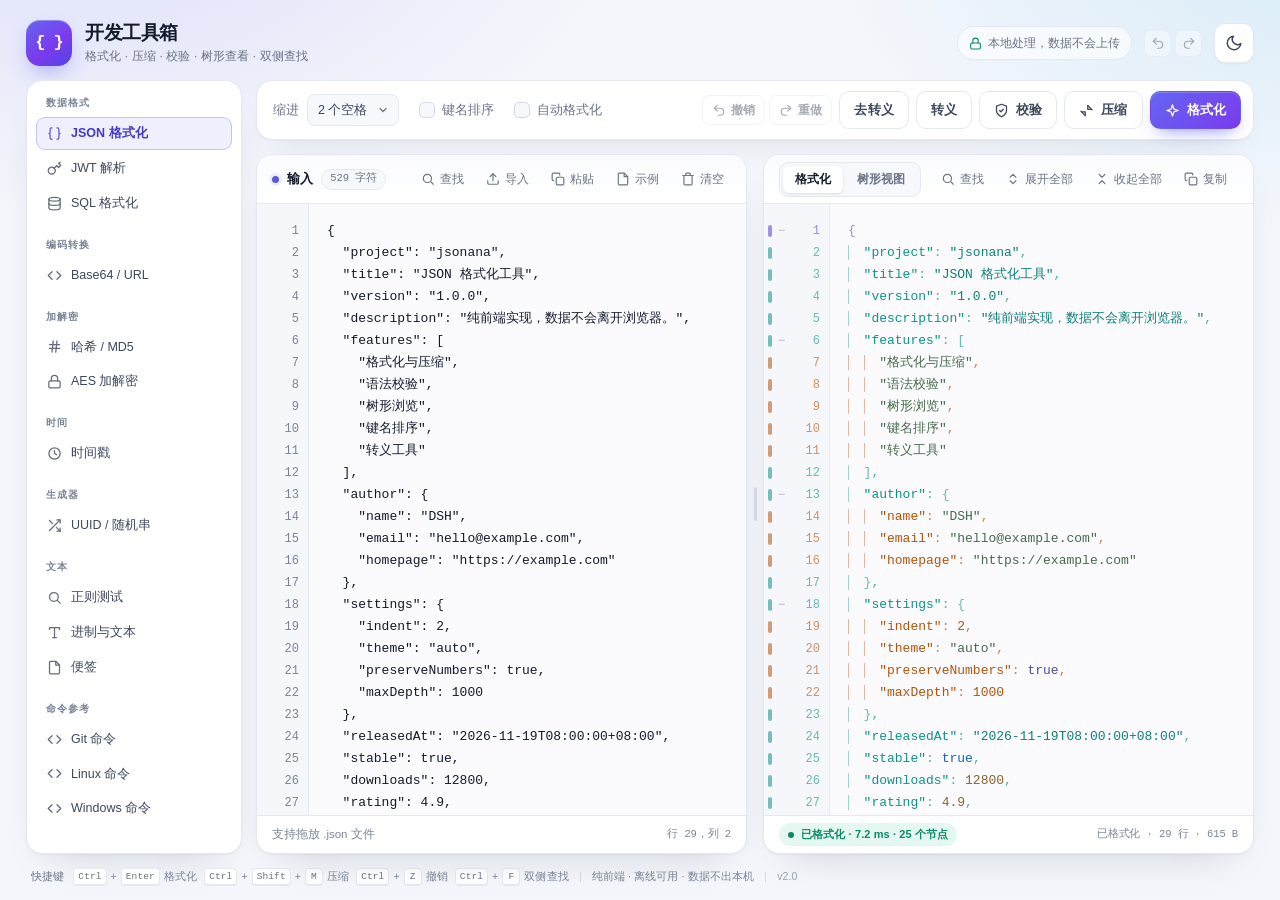
==== commit 9e09597e: "命令提交" ====
--- a/index.html
+++ b/index.html
@@ -16,8 +16,9 @@
       } catch (e) { /* 忽略存储异常 */ }
     })();
   </script>
-  <link rel="stylesheet" href="css/style.css?v=8">
-  <link rel="stylesheet" href="css/shell.css?v=8">
+  <link rel="stylesheet" href="css/style.css?v=10">
+  <link rel="stylesheet" href="css/shell.css?v=10">
+  <link rel="stylesheet" href="css/enhance.css?v=10">
 </head>
 <body>
   <svg class="icon-sprite" xmlns="http://www.w3.org/2000/svg" aria-hidden="true">
@@ -44,6 +45,12 @@
     <symbol id="i-chevron-right" viewBox="0 0 24 24"><polyline points="9 18 15 12 9 6"/></symbol>
     <symbol id="i-replace" viewBox="0 0 24 24"><path d="M3 7h13"/><polyline points="13 4 16 7 13 10"/><path d="M21 17H8"/><polyline points="11 14 8 17 11 20"/></symbol>
     <symbol id="i-undo" viewBox="0 0 24 24"><path d="M9 14 4 9l5-5"/><path d="M4 9h10a6 6 0 0 1 0 12h-3"/></symbol>
+    <symbol id="i-redo" viewBox="0 0 24 24"><path d="m15 14 5-5-5-5"/><path d="M20 9H10a6 6 0 0 0 0 12h3"/></symbol>
+    <symbol id="i-check-circle" viewBox="0 0 24 24"><path d="M21.8 10A10 10 0 1 1 17 3.3"/><polyline points="9 11 12 14 22 4"/></symbol>
+    <symbol id="i-broom" viewBox="0 0 24 24"><path d="m13 11 9-9"/><path d="M14.6 12.6 3 21l1.4-5.6L16 3.8Z"/><path d="M2 22h8"/></symbol>
+    <symbol id="i-list" viewBox="0 0 24 24"><line x1="8" y1="6" x2="21" y2="6"/><line x1="8" y1="12" x2="21" y2="12"/><line x1="8" y1="18" x2="21" y2="18"/><line x1="3" y1="6" x2="3.01" y2="6"/><line x1="3" y1="12" x2="3.01" y2="12"/><line x1="3" y1="18" x2="3.01" y2="18"/></symbol>
+    <symbol id="i-save" viewBox="0 0 24 24"><path d="M19 21H5a2 2 0 0 1-2-2V5a2 2 0 0 1 2-2h11l5 5v11a2 2 0 0 1-2 2Z"/><polyline points="17 21 17 13 7 13 7 21"/><polyline points="7 3 7 8 15 8"/></symbol>
+    <symbol id="i-wand" viewBox="0 0 24 24"><path d="m15 4 5 5"/><path d="M3 21 14 10l-2-2L1 19Z"/><path d="M18 2v4M20 4h-4M19 9v3M21 10.5h-4"/></symbol>
     <symbol id="i-clock" viewBox="0 0 24 24"><circle cx="12" cy="12" r="9"/><polyline points="12 7 12 12 15.5 14"/></symbol>
     <symbol id="i-key" viewBox="0 0 24 24"><path d="M21 2l-2 2"/><path d="m15.5 7.5 3 3L22 7l-3-3"/><path d="M11.39 11.61a5.5 5.5 0 1 1-7.78 7.78 5.5 5.5 0 0 1 7.78-7.78Z"/><path d="m11.39 11.61 4.11-4.11"/></symbol>
     <symbol id="i-database" viewBox="0 0 24 24"><ellipse cx="12" cy="5" rx="9" ry="3"/><path d="M21 12c0 1.66-4 3-9 3s-9-1.34-9-3"/><path d="M3 5v14c0 1.66 4 3 9 3s9-1.34 9-3V5"/></symbol>
@@ -63,6 +70,14 @@
       </div>
       <div class="topbar-actions">
         <span class="privacy-note"><svg class="icon"><use href="#i-lock"></use></svg>本地处理，数据不会上传</span>
+        <div class="topbar-history">
+          <button class="history-btn" id="undoAllBtn" type="button" title="撤销当前页签的上一次编辑 (Ctrl+Z)" aria-label="撤销" disabled>
+            <svg class="icon"><use href="#i-undo"></use></svg>
+          </button>
+          <button class="history-btn" id="redoAllBtn" type="button" title="重做 (Ctrl+Y)" aria-label="重做" disabled>
+            <svg class="icon"><use href="#i-redo"></use></svg>
+          </button>
+        </div>
         <button class="icon-btn" id="themeToggle" type="button" title="切换主题" aria-label="切换明暗主题">
           <svg class="icon icon-moon"><use href="#i-moon"></use></svg>
           <svg class="icon icon-sun"><use href="#i-sun"></use></svg>
@@ -91,9 +106,14 @@
               <label class="check"><input type="checkbox" id="autoFormat"> 自动格式化</label>
             </div>
             <div class="toolbar-actions">
-              <button class="btn btn-ghost" id="undoBtn" type="button" title="撤销上一次文本修改 (Ctrl+Z)" disabled>
-                <svg class="icon"><use href="#i-undo"></use></svg>撤销
-              </button>
+              <div class="history-group history-group-inline" role="group" aria-label="撤销与重做">
+                <button class="btn btn-ghost history-btn-wide" id="undoBtn" type="button" title="撤销上一次文本修改 (Ctrl+Z)" disabled>
+                  <svg class="icon"><use href="#i-undo"></use></svg>撤销
+                </button>
+                <button class="btn btn-ghost history-btn-wide" id="redoBtn" type="button" title="重做上一次撤销 (Ctrl+Y)" disabled>
+                  <svg class="icon"><use href="#i-redo"></use></svg>重做
+                </button>
+              </div>
               <button class="btn btn-ghost" id="unescapeBtn" type="button" title="将 \n、&quot; 等转义还原为字符">去转义</button>
               <button class="btn btn-ghost" id="escapeBtn" type="button" title="把输入文本转为 JSON 字符串字面量">转义</button>
               <button class="btn btn-ghost" id="validateBtn" type="button" title="仅检查语法，不修改结果">
@@ -299,25 +319,37 @@
     <span id="toastText"></span>
   </div>
 
-  <script src="js/json-tools.js?v=8"></script>
-  <script src="js/toolbox.js?v=8"></script>
-  <script src="js/lib/bytes.js?v=8"></script>
-  <script src="js/lib/md5.js?v=8"></script>
-  <script src="js/lib/date-format.js?v=8"></script>
-  <script src="js/lib/sql-format.js?v=8"></script>
-  <script src="js/lib/webcrypto.js?v=8"></script>
-  <script src="js/lib/radix.js?v=8"></script>
-  <script src="js/lib/text-case.js?v=8"></script>
-  <script src="js/lib/jwt.js?v=8"></script>
-  <script src="js/tools/encode.js?v=8"></script>
-  <script src="js/tools/hash.js?v=8"></script>
-  <script src="js/tools/crypto.js?v=8"></script>
-  <script src="js/tools/timestamp.js?v=8"></script>
-  <script src="js/tools/uuid.js?v=8"></script>
-  <script src="js/tools/jwt.js?v=8"></script>
-  <script src="js/tools/sql.js?v=8"></script>
-  <script src="js/tools/regex.js?v=8"></script>
-  <script src="js/tools/text.js?v=8"></script>
-  <script src="js/app.js?v=8"></script>
+  <script src="js/json-tools.js?v=10"></script>
+  <script src="js/lib/text-mirror.js?v=10"></script>
+  <script src="js/lib/syntax.js?v=10"></script>
+  <script src="js/lib/history.js?v=10"></script>
+  <script src="js/lib/sql-dialects.js?v=10"></script>
+  <script src="js/lib/sql-lint.js?v=10"></script>
+  <script src="js/lib/completer.js?v=10"></script>
+  <script src="js/lib/codeview.js?v=10"></script>
+  <script src="js/lib/finder.js?v=10"></script>
+  <script src="js/toolbox.js?v=10"></script>
+  <script src="js/lib/bytes.js?v=10"></script>
+  <script src="js/lib/md5.js?v=10"></script>
+  <script src="js/lib/date-format.js?v=10"></script>
+  <script src="js/lib/sql-format.js?v=10"></script>
+  <script src="js/lib/webcrypto.js?v=10"></script>
+  <script src="js/lib/radix.js?v=10"></script>
+  <script src="js/lib/text-case.js?v=10"></script>
+  <script src="js/lib/jwt.js?v=10"></script>
+  <script src="js/tools/encode.js?v=10"></script>
+  <script src="js/tools/hash.js?v=10"></script>
+  <script src="js/tools/crypto.js?v=10"></script>
+  <script src="js/tools/timestamp.js?v=10"></script>
+  <script src="js/tools/uuid.js?v=10"></script>
+  <script src="js/tools/jwt.js?v=10"></script>
+  <script src="js/tools/sql.js?v=10"></script>
+  <script src="js/tools/regex.js?v=10"></script>
+  <script src="js/tools/text.js?v=10"></script>
+  <script src="js/tools/notes.js?v=10"></script>
+  <script src="js/tools/git.js?v=10"></script>
+  <script src="js/tools/linux.js?v=10"></script>
+  <script src="js/tools/windows.js?v=10"></script>
+  <script src="js/app.js?v=10"></script>
 </body>
 </html>
--- a/css/enhance.css
+++ b/css/enhance.css
@@ -0,0 +1,1758 @@
+/* =========================================================
+   开发工具箱 — 增强层
+   在 style.css / shell.css 之后加载：语法配色、通用查找条、
+   分段按钮组、便签编辑器与若干布局修正。
+   ========================================================= */
+
+/* ---------- 工具页内部容器 ----------
+   外壳为每个工具生成一个 <section class="view">，工具自己的根节点用 .t-page，
+   避免 .view 嵌套 .view 造成的重复 flex 与选择器歧义。 */
+.t-page {
+  flex: 1;
+  min-height: 0;
+  display: flex;
+  flex-direction: column;
+  gap: 14px;
+}
+
+/* ---------- 语法配色（浅色） ---------- */
+
+:root {
+  --syn-kw: #a626a4;
+  --syn-type: #b8860b;
+  --syn-fn: #1f6feb;
+  --syn-str: #0a7d4f;
+  --syn-num: #c2410c;
+  --syn-com: #8b95a8;
+  --syn-quote: #0f766e;
+  --syn-var: #b91c1c;
+  --syn-op: #cf222e;
+  --syn-punct: #6b7385;
+  --syn-ident: #131a2a;
+  --syn-key: #7c3aed;
+  --syn-bool: #0958d9;
+  --syn-null: #be123c;
+  --syn-tag: #0b7285;
+  --syn-attr: #b8860b;
+  --syn-meta: #9333ea;
+  --syn-code: #0f766e;
+  --syn-link: #1d4ed8;
+  --syn-head: #0b5394;
+  --syn-com-bg: rgba(139, 149, 168, 0.12);
+  --seg-bg: var(--panel-soft);
+}
+
+html[data-theme="dark"] {
+  --syn-kw: #d8a0f0;
+  --syn-type: #ffd479;
+  --syn-fn: #7cc4ff;
+  --syn-str: #7ee2b8;
+  --syn-num: #ffab70;
+  --syn-com: #6b7a90;
+  --syn-quote: #5eead4;
+  --syn-var: #ff9aa2;
+  --syn-op: #ff8fa3;
+  --syn-punct: #8b97ab;
+  --syn-ident: #dfe6f3;
+  --syn-key: #c4b5fd;
+  --syn-bool: #93c5fd;
+  --syn-null: #fda4af;
+  --syn-tag: #6ee7d7;
+  --syn-attr: #ffd479;
+  --syn-meta: #e0aaff;
+  --syn-code: #5eead4;
+  --syn-link: #93c5fd;
+  --syn-head: #8ecbff;
+  --syn-com-bg: rgba(107, 122, 144, 0.16);
+}
+
+.syn-kw { color: var(--syn-kw); font-weight: 650; }
+.syn-type { color: var(--syn-type); }
+.syn-fn { color: var(--syn-fn); }
+.syn-str { color: var(--syn-str); }
+.syn-num { color: var(--syn-num); }
+.syn-com {
+  color: var(--syn-com);
+  font-style: italic;
+  background: var(--syn-com-bg);
+  border-radius: 3px;
+}
+.syn-quote { color: var(--syn-quote); }
+.syn-var { color: var(--syn-var); }
+.syn-op { color: var(--syn-op); font-weight: 600; }
+.syn-punct { color: var(--syn-punct); }
+.syn-ident { color: var(--syn-ident); }
+.syn-key { color: var(--syn-key); }
+.syn-bool { color: var(--syn-bool); font-weight: 600; }
+.syn-null { color: var(--syn-null); font-weight: 600; }
+.syn-tag { color: var(--syn-tag); font-weight: 600; }
+.syn-attr { color: var(--syn-attr); }
+.syn-meta { color: var(--syn-meta); }
+.syn-code { color: var(--syn-code); background: var(--syn-com-bg); border-radius: 3px; }
+.syn-link { color: var(--syn-link); text-decoration: underline; }
+.syn-head { color: var(--syn-head); font-weight: 700; }
+.syn-bold { color: var(--syn-ident); font-weight: 700; }
+.syn-em { color: var(--syn-ident); font-style: italic; }
+
+/* ---------- 带行号 + 着色的代码视图 ---------- */
+
+.code-view {
+  --code-line: 20px;
+  --code-font: 12.5px;
+  --code-pad-y: 10px;
+  --code-pad-x: 14px;
+  --gutter-width: 54px;
+  position: relative;
+  flex: 1;
+  min-height: 120px;
+  min-width: 0;
+  overflow: hidden;
+  border: 1px solid var(--border);
+  border-radius: var(--radius-sm);
+  background: var(--code-bg);
+}
+
+.code-view-scroll {
+  position: absolute;
+  inset: 0;
+  overflow: auto;
+  scrollbar-gutter: stable;
+}
+
+.code-view-inner {
+  display: flex;
+  align-items: stretch;
+  width: max-content;
+  min-width: 100%;
+  min-height: 100%;
+}
+
+/* 行号栏 sticky 固定在左，横向滚动时不动，纵向随内容 */
+.code-view-gutter {
+  position: sticky;
+  left: 0;
+  z-index: 3;
+  flex: none;
+  width: var(--gutter-width);
+  border-right: 1px solid var(--border);
+  background: var(--gutter-bg);
+  color: var(--faint);
+  font-family: var(--font-mono);
+  font-size: 12px;
+  line-height: var(--code-line);
+  text-align: right;
+  user-select: none;
+}
+
+.code-view-gutter-inner {
+  padding: var(--code-pad-y) 9px 60px 0;
+}
+
+.code-view-gutter-inner > div {
+  height: var(--code-line);
+  white-space: nowrap;
+}
+
+.code-view-gutter-inner > div.is-current {
+  color: var(--accent-ink);
+  font-weight: 700;
+}
+
+.code-view-pre {
+  flex: 1;
+  margin: 0;
+  padding: var(--code-pad-y) var(--code-pad-x) 60px;
+  font-family: var(--font-mono);
+  font-size: var(--code-font);
+  line-height: var(--code-line);
+  tab-size: 2;
+  white-space: pre;
+  color: var(--text);
+  min-width: 0;
+}
+
+.code-view-pre.is-empty { color: var(--faint); }
+
+.code-view.is-wrap .code-view-inner { width: 100%; }
+
+.code-view.is-wrap .code-view-pre {
+  white-space: pre-wrap;
+  overflow-wrap: anywhere;
+}
+
+/* 可编辑形态：textarea 叠在着色层上，透明文字 + 可见光标 */
+
+.code-view-edit .code-view-inner { width: 100%; }
+
+.code-view-pane {
+  position: relative;
+  flex: 1;
+  min-width: 0;
+}
+
+.code-view-layer { pointer-events: none; }
+
+.code-view-input {
+  position: absolute;
+  inset: 0;
+  width: 100%;
+  height: 100%;
+  margin: 0;
+  padding: var(--code-pad-y) var(--code-pad-x) 60px;
+  border: 0;
+  outline: 0;
+  resize: none;
+  overflow: hidden;
+  background: transparent;
+  color: transparent;
+  caret-color: var(--accent);
+  font-family: var(--font-mono);
+  font-size: var(--code-font);
+  line-height: var(--code-line);
+  tab-size: 2;
+  white-space: pre;
+  z-index: 2;
+}
+
+.code-view-input::selection {
+  background: var(--selection);
+  color: transparent;
+}
+
+.code-view-input::placeholder { color: var(--faint); }
+
+.code-view.is-wrap .code-view-input {
+  white-space: pre-wrap;
+  overflow-wrap: anywhere;
+}
+
+/* ---------- 分段按钮组（替代下拉：模式切换） ---------- */
+
+.seg {
+  display: inline-flex;
+  align-items: center;
+  gap: 2px;
+  padding: 3px;
+  border: 1px solid var(--border);
+  border-radius: 9px;
+  background: var(--seg-bg);
+}
+
+.seg-btn {
+  height: 28px;
+  padding: 0 11px;
+  border: 0;
+  border-radius: 6px;
+  background: transparent;
+  color: var(--muted);
+  font-size: 12px;
+  font-weight: 600;
+  white-space: nowrap;
+  cursor: pointer;
+  transition: background-color 0.14s ease, color 0.14s ease, box-shadow 0.14s ease;
+}
+
+.seg-btn:hover { color: var(--text); }
+
+.seg-btn.is-active {
+  background: var(--panel-raised);
+  color: var(--accent-ink);
+  box-shadow: 0 1px 3px rgba(16, 24, 40, 0.14);
+}
+
+html[data-theme="dark"] .seg-btn.is-active {
+  background: #1c2534;
+  box-shadow: 0 1px 3px rgba(0, 0, 0, 0.45);
+}
+
+.seg-btn:focus-visible {
+  outline: 2px solid var(--accent);
+  outline-offset: 1px;
+}
+
+/* 右侧按钮组：把「模式」放到工具栏右端 */
+.t-toolbar.is-split-end { align-items: center; }
+
+.t-end {
+  display: flex;
+  align-items: center;
+  gap: 8px;
+  margin-left: auto;
+  flex: none;
+}
+
+/* ---------- 窄窗口下工具条不再把按钮挤出可视区 ---------- */
+
+.panel-head > .panel-title { flex: 0 1 auto; }
+
+.panel-head > .panel-actions {
+  flex: 0 1 auto;
+  min-width: 0;
+  overflow-x: auto;
+  overflow-y: hidden;
+  scrollbar-width: none;
+  padding-bottom: 1px;
+}
+
+.panel-head > .panel-actions::-webkit-scrollbar { height: 0; }
+
+.t-toolbar > .t-options { flex: 1 1 auto; }
+.t-toolbar > .t-actions { flex: 0 1 auto; }
+
+/* ---------- 视图标题区：右侧「本地计算 + 查找」 ---------- */
+
+.view-head-actions {
+  flex: none;
+  display: flex;
+  align-items: center;
+  gap: 8px;
+}
+
+.view-find-btn {
+  height: 29px;
+  padding: 0 10px;
+  border: 1px solid var(--border);
+  background: var(--panel);
+  color: var(--text-soft);
+}
+
+.view-find-btn:hover {
+  border-color: var(--accent-line);
+  background: var(--accent-soft);
+  color: var(--accent-ink);
+}
+
+.t-hint.is-inline {
+  flex: none;
+  max-width: 190px;
+  overflow: hidden;
+  text-overflow: ellipsis;
+  white-space: nowrap;
+}
+
+/* ---------- 表单：标签在左、控件在右（与 JSON 工具栏一致） ---------- */
+
+.field-stack {
+  display: inline-flex;
+  align-items: center;
+  gap: 8px;
+  min-width: 0;
+}
+
+.field-stack > .field-label { flex: none; }
+
+.field-stack > .t-input,
+.field-stack > .t-select { max-width: 320px; }
+
+.t-group.is-row {
+  flex-direction: row;
+  align-items: center;
+  gap: 8px;
+}
+
+.t-group.is-row > .t-label { flex: none; }
+
+/* 多控件并列时允许换行，避免挤压 */
+.t-group.is-row > .t-inline { flex-wrap: wrap; }
+
+/* ---------- 通用查找条 ---------- */
+
+.app-find {
+  position: fixed;
+  top: 88px;
+  right: 30px;
+  z-index: 60;
+  width: min(520px, calc(100% - 60px));
+  padding: 8px;
+  border: 1px solid var(--border-strong);
+  border-radius: 11px;
+  background: var(--panel);
+  box-shadow: var(--shadow-pop);
+  animation: app-find-in 0.14s ease both;
+}
+
+@keyframes app-find-in {
+  from { opacity: 0; transform: translateY(-4px); }
+  to { opacity: 1; transform: none; }
+}
+
+.app-find-row {
+  display: flex;
+  align-items: center;
+  gap: 6px;
+  min-width: 0;
+}
+
+.app-find-row + .app-find-row { margin-top: 6px; }
+
+.app-find-hint {
+  display: flex;
+  align-items: center;
+  justify-content: space-between;
+  gap: 10px;
+  margin-top: 6px;
+  padding: 0 3px;
+  font-size: 10.5px;
+  color: var(--faint);
+}
+
+.app-find mark,
+mark.app-hit {
+  padding: 0 1px;
+  border-radius: 3px;
+  background: var(--find-bg);
+  color: inherit;
+  box-shadow: 0 0 0 1px color-mix(in srgb, var(--find-current-ring) 22%, transparent) inset;
+}
+
+.app-find mark.is-current,
+mark.app-hit.is-current {
+  background: var(--find-current-bg);
+  box-shadow: 0 0 0 1px var(--find-current-ring);
+}
+
+.content { position: relative; }
+
+/* ---------- 行布局修正：时间戳等长内容不再被裁切 ---------- */
+
+.t-col-body {
+  overflow-y: auto;
+  overscroll-behavior: contain;
+  min-height: 0;
+}
+
+.t-rows { flex: none; }
+
+.t-row {
+  grid-template-columns: minmax(72px, max-content) minmax(0, 1fr) auto;
+  align-items: start;
+}
+
+.t-row-key { padding-top: 2px; }
+
+.t-row-val {
+  min-width: 0;
+  display: flex;
+  flex-direction: column;
+  gap: 2px;
+  line-height: 1.55;
+  overflow-wrap: anywhere;
+}
+
+.t-row-main {
+  font-family: var(--font-mono);
+  font-size: 12.5px;
+  color: var(--text);
+  white-space: pre-wrap;
+  overflow-wrap: anywhere;
+}
+
+.t-row-main.is-muted { color: var(--faint); }
+
+.t-row-sub {
+  font-size: 10.5px;
+  color: var(--faint);
+  white-space: normal;
+}
+
+.t-row-act { align-self: center; }
+
+/* 当前时间：一行一个，尽量紧凑 */
+.t-live { flex: none; }
+
+.t-live-body { padding: 8px 12px; }
+
+.t-rows-compact {
+  display: grid;
+  grid-template-columns: repeat(auto-fit, minmax(238px, 1fr));
+  gap: 0 16px;
+}
+
+.t-rows-compact .t-row {
+  grid-template-columns: minmax(56px, max-content) minmax(0, 1fr) auto;
+  padding: 5px 4px;
+  border-bottom: 0;
+  border-radius: 7px;
+}
+
+.t-rows-compact .t-row:hover { background: var(--panel-soft); }
+
+.t-rows-compact .t-row-main { font-size: 12px; }
+
+/* 时间戳页签的结果列表尽量一行一个，给值让出最大宽度 */
+.t-cols .t-col-body > .t-rows .t-row {
+  grid-template-columns: minmax(72px, max-content) minmax(0, 1fr) auto;
+}
+
+.t-row-act {
+  display: flex;
+  align-items: center;
+  gap: 2px;
+  flex: none;
+}
+
+@media (max-width: 1180px) {
+  .t-rows-compact { grid-template-columns: minmax(0, 1fr); }
+}
+
+/* ---------- 速查表 / 正则示例库 ---------- */
+
+.t-ref {
+  display: grid;
+  grid-template-columns: minmax(0, 1fr) minmax(0, 1fr);
+  gap: 8px 18px;
+  margin: 0;
+  padding: 0;
+  list-style: none;
+  font-size: 11.5px;
+}
+
+.t-ref li {
+  display: flex;
+  align-items: baseline;
+  gap: 8px;
+  min-width: 0;
+}
+
+.t-ref code {
+  flex: none;
+  min-width: 62px;
+  padding: 1px 5px;
+  border: 1px solid var(--border);
+  border-radius: 5px;
+  background: var(--panel-soft);
+  color: var(--syn-kw);
+  font-family: var(--font-mono);
+  font-size: 11px;
+  text-align: center;
+}
+
+.t-ref span { color: var(--muted); min-width: 0; }
+
+.t-presets {
+  display: flex;
+  flex-wrap: wrap;
+  gap: 5px;
+}
+
+.t-preset {
+  height: 25px;
+  padding: 0 9px;
+  border: 1px solid var(--border);
+  border-radius: 999px;
+  background: var(--panel-soft);
+  color: var(--text-soft);
+  font-size: 11px;
+  font-weight: 500;
+  cursor: pointer;
+  white-space: nowrap;
+  transition: border-color 0.14s ease, color 0.14s ease, background-color 0.14s ease;
+}
+
+.t-preset:hover {
+  border-color: var(--accent-line);
+  background: var(--accent-soft);
+  color: var(--accent-ink);
+}
+
+.t-preset:focus-visible {
+  outline: 2px solid var(--accent);
+  outline-offset: 1px;
+}
+
+/* 匹配结果里的分组表格 */
+.t-groups {
+  display: flex;
+  flex-wrap: wrap;
+  gap: 3px 10px;
+  margin-top: 3px;
+  font-size: 11px;
+  color: var(--faint);
+}
+
+.t-groups b { color: var(--accent-ink); font-weight: 600; }
+
+/* ---------- 便签（Notepad） ---------- */
+
+.np {
+  display: flex;
+  flex: 1;
+  min-height: 0;
+  gap: 14px;
+}
+
+.np-main {
+  flex: 1;
+  display: flex;
+  flex-direction: column;
+  min-width: 0;
+  min-height: 0;
+  overflow: hidden;
+  background: var(--panel);
+  border: 1px solid var(--border);
+  border-radius: var(--radius-lg);
+  box-shadow: var(--shadow-panel);
+}
+
+.np-head {
+  flex: none;
+  display: flex;
+  align-items: center;
+  gap: 8px;
+  min-height: 46px;
+  padding: 0 8px 0 12px;
+  border-bottom: 1px solid var(--border);
+  background: linear-gradient(180deg, color-mix(in srgb, var(--panel-soft) 55%, transparent), transparent);
+}
+
+.np-tabs {
+  display: flex;
+  align-items: center;
+  gap: 3px;
+  flex: 1;
+  min-width: 0;
+  overflow-x: auto;
+  scrollbar-width: none;
+}
+
+.np-tabs::-webkit-scrollbar { height: 0; }
+
+.np-tab {
+  display: inline-flex;
+  align-items: center;
+  gap: 6px;
+  height: 28px;
+  max-width: 190px;
+  padding: 0 6px 0 10px;
+  border: 1px solid transparent;
+  border-radius: 7px;
+  background: transparent;
+  color: var(--muted);
+  font-size: 12px;
+  font-weight: 600;
+  white-space: nowrap;
+  cursor: pointer;
+  transition: background-color 0.14s ease, color 0.14s ease, border-color 0.14s ease;
+}
+
+.np-tab:hover { background: var(--panel-soft); color: var(--text); }
+
+.np-tab.is-active {
+  background: var(--panel-raised);
+  border-color: var(--border);
+  color: var(--text);
+}
+
+.np-tab-label {
+  min-width: 0;
+  overflow: hidden;
+  text-overflow: ellipsis;
+}
+
+.np-tab-dot {
+  width: 6px;
+  height: 6px;
+  border-radius: 50%;
+  background: var(--accent);
+  flex: none;
+}
+
+.np-tab-x {
+  display: grid;
+  place-items: center;
+  width: 17px;
+  height: 17px;
+  border: 0;
+  border-radius: 4px;
+  background: transparent;
+  color: var(--faint);
+  font-size: 13px;
+  line-height: 1;
+  cursor: pointer;
+  flex: none;
+}
+
+.np-tab-x:hover { background: var(--danger-soft); color: var(--danger); }
+
+.np-tab-lock {
+  flex: none;
+  width: 11px;
+  height: 11px;
+  color: var(--faint);
+}
+
+.np-actions {
+  display: flex;
+  align-items: center;
+  gap: 2px;
+  flex: none;
+}
+
+/* 锁定：标题栏徽标 + 侧栏 / 标签上的小锁 */
+.np-lock {
+  flex: none;
+  display: inline-flex;
+  align-items: center;
+  gap: 4px;
+  height: 22px;
+  padding: 0 8px;
+  border: 1px solid var(--accent-line);
+  border-radius: 999px;
+  background: var(--accent-soft);
+  color: var(--accent-ink);
+  font-size: 10.5px;
+  font-weight: 700;
+  white-space: nowrap;
+}
+
+.np-lock .icon { width: 11px; height: 11px; }
+
+.np-lock[hidden] { display: none; }
+
+/* 顶部「已保存 / 未保存」状态点 */
+.np-dot {
+  flex: none;
+  width: 7px;
+  height: 7px;
+  border-radius: 50%;
+  background: var(--success);
+  box-shadow: 0 0 0 2px color-mix(in srgb, var(--success) 18%, transparent);
+  transition: background-color 0.15s ease, box-shadow 0.15s ease;
+}
+
+.np-dot.is-dirty {
+  background: var(--warning);
+  box-shadow: 0 0 0 2px color-mix(in srgb, var(--warning) 20%, transparent);
+}
+
+.np-actions .mini.is-on {
+  border-color: var(--accent-line);
+  background: var(--accent-soft);
+  color: var(--accent-ink);
+}
+
+/* 行操作条 */
+.np-linebar {
+  flex: none;
+  display: flex;
+  align-items: center;
+  flex-wrap: wrap;
+  gap: 4px;
+  padding: 5px 12px;
+  border-bottom: 1px solid var(--border);
+  background: var(--panel-soft);
+}
+
+.np-linebar-label {
+  flex: none;
+  margin-right: 2px;
+  font-size: 10.5px;
+  font-weight: 700;
+  letter-spacing: 0.03em;
+  color: var(--faint);
+}
+
+.np-tool {
+  flex: none;
+  height: 24px;
+  padding: 0 8px;
+  border: 1px solid var(--border);
+  border-radius: 6px;
+  background: var(--panel);
+  color: var(--text-soft);
+  font-size: 11px;
+  font-weight: 500;
+  white-space: nowrap;
+  cursor: pointer;
+  transition: border-color 0.14s ease, color 0.14s ease, background-color 0.14s ease;
+}
+
+.np-tool:hover:not(:disabled) {
+  border-color: var(--accent-line);
+  background: var(--accent-soft);
+  color: var(--accent-ink);
+}
+
+.np-tool:focus-visible {
+  outline: 2px solid var(--accent);
+  outline-offset: 1px;
+}
+
+.np-tool:disabled {
+  opacity: 0.45;
+  cursor: default;
+}
+
+.np-linebar-hint {
+  margin-left: auto;
+  font-size: 10px;
+  color: var(--faint);
+  white-space: nowrap;
+  overflow: hidden;
+  text-overflow: ellipsis;
+}
+
+/* 锁定后编辑器不能编辑，光标也别再闪 */
+.np-locked .code-view-input {
+  caret-color: transparent;
+  cursor: not-allowed;
+}
+
+/* 侧栏：全库搜索 + 排序 */
+.np-side-tools {
+  flex: none;
+  display: flex;
+  flex-direction: column;
+  gap: 5px;
+  padding: 8px 8px 4px;
+  border-bottom: 1px solid var(--border);
+}
+
+.np-search-input {
+  width: 100%;
+  height: 28px;
+  padding: 0 9px;
+  border: 1px solid var(--border);
+  border-radius: 7px;
+  background: var(--panel);
+  color: var(--text);
+  font-size: 12px;
+}
+
+.np-search-input::placeholder { color: var(--faint); }
+
+.np-search-input:focus {
+  outline: 0;
+  border-color: var(--accent-line);
+  box-shadow: 0 0 0 2px var(--accent-soft);
+}
+
+.np-sort {
+  width: 100%;
+  height: 26px;
+  padding: 0 6px;
+  border: 1px solid var(--border);
+  border-radius: 7px;
+  background: var(--panel);
+  color: var(--muted);
+  font-size: 11px;
+  cursor: pointer;
+}
+
+.np-sort:focus {
+  outline: 0;
+  border-color: var(--accent-line);
+}
+
+/* 全库搜索结果 */
+.np-hits-meta {
+  flex: none;
+  padding: 4px 12px 6px;
+  font-size: 10.5px;
+  color: var(--faint);
+  border-bottom: 1px solid var(--border);
+}
+
+.np-hits-meta[hidden] { display: none; }
+
+.np-hits {
+  flex: 1;
+  min-height: 0;
+  overflow-y: auto;
+  overscroll-behavior: contain;
+  padding: 6px;
+  display: flex;
+  flex-direction: column;
+  gap: 3px;
+}
+
+.np-hits[hidden] { display: none; }
+
+.np-hit {
+  display: flex;
+  flex-direction: column;
+  gap: 2px;
+  width: 100%;
+  padding: 6px 8px;
+  border: 1px solid transparent;
+  border-radius: 8px;
+  background: transparent;
+  color: var(--text-soft);
+  text-align: left;
+  cursor: pointer;
+}
+
+.np-hit:hover {
+  background: var(--panel-soft);
+  border-color: var(--border);
+}
+
+.np-hit:focus-visible {
+  outline: 2px solid var(--accent);
+  outline-offset: 1px;
+}
+
+.np-hit-head {
+  display: flex;
+  align-items: baseline;
+  gap: 6px;
+  min-width: 0;
+  font-size: 11px;
+}
+
+.np-hit-name {
+  flex: 1;
+  min-width: 0;
+  overflow: hidden;
+  text-overflow: ellipsis;
+  white-space: nowrap;
+  font-weight: 600;
+  color: var(--text);
+}
+
+.np-hit-line {
+  flex: none;
+  font-family: var(--font-mono);
+  font-size: 9.5px;
+  color: var(--faint);
+  white-space: nowrap;
+}
+
+.np-hit-snippet {
+  display: block;
+  min-width: 0;
+  overflow: hidden;
+  text-overflow: ellipsis;
+  white-space: nowrap;
+  font-family: var(--font-mono);
+  font-size: 10.5px;
+  line-height: 1.5;
+  color: var(--muted);
+}
+
+.np-hit-snippet mark {
+  padding: 0 1px;
+  border-radius: 3px;
+  background: var(--find-current-bg);
+  box-shadow: 0 0 0 1px var(--find-current-ring);
+  color: var(--text);
+}
+
+.np-hits-empty {
+  padding: 12px 10px;
+  font-size: 11px;
+  color: var(--faint);
+  text-align: center;
+}
+
+.np-hit-more {
+  padding: 6px 8px 2px;
+  font-size: 10px;
+  color: var(--faint);
+  text-align: center;
+}
+
+/* 编辑器：textarea 叠在着色层之上 */
+.np-editor {
+  position: relative;
+  display: flex;
+  flex: 1;
+  min-height: 0;
+  overflow: hidden;
+  background: var(--code-bg);
+}
+
+.np-gutter {
+  flex: none;
+  width: 56px;
+  overflow: hidden;
+  border-right: 1px solid var(--border);
+  background: var(--gutter-bg);
+  color: var(--faint);
+  font-family: var(--font-mono);
+  font-size: 12px;
+  line-height: 21px;
+  text-align: right;
+  user-select: none;
+}
+
+.np-gutter-inner {
+  padding: 12px 9px 60px 0;
+  will-change: transform;
+}
+
+.np-gutter-inner > div {
+  height: 21px;
+  white-space: nowrap;
+  transition: color 0.12s ease;
+}
+
+.np-gutter-inner > div.is-current {
+  color: var(--accent-ink);
+  font-weight: 700;
+}
+
+.np-scroll {
+  position: relative;
+  flex: 1;
+  min-width: 0;
+  overflow: auto;
+}
+
+.np-layer {
+  position: relative;
+  margin: 0;
+  padding: 12px 16px 60px;
+  min-width: 100%;
+  width: max-content;
+  font-family: var(--font-mono);
+  font-size: 13px;
+  line-height: 21px;
+  tab-size: 2;
+  white-space: pre;
+  color: var(--text);
+  pointer-events: none;
+}
+
+.np-input {
+  position: absolute;
+  top: 0;
+  left: 0;
+  width: 100%;
+  height: 100%;
+  margin: 0;
+  padding: 12px 16px 60px;
+  border: 0;
+  outline: 0;
+  resize: none;
+  overflow: auto;
+  background: transparent;
+  color: transparent;
+  caret-color: var(--accent);
+  font-family: var(--font-mono);
+  font-size: 13px;
+  line-height: 21px;
+  tab-size: 2;
+  white-space: pre;
+  z-index: 2;
+}
+
+.np-input::selection { background: var(--selection); color: transparent; }
+
+.np-input::placeholder { color: var(--faint); }
+
+.np-wrap .np-layer,
+.np-wrap .np-input {
+  width: 100%;
+  white-space: pre-wrap;
+  overflow-wrap: anywhere;
+}
+
+.np-foot {
+  flex: none;
+  display: flex;
+  align-items: center;
+  justify-content: space-between;
+  gap: 12px;
+  min-height: 36px;
+  padding: 0 14px;
+  border-top: 1px solid var(--border);
+  font-size: 11px;
+  color: var(--faint);
+}
+
+.np-foot-meta {
+  display: flex;
+  align-items: center;
+  gap: 14px;
+  font-family: var(--font-mono);
+  font-size: 10.5px;
+  white-space: nowrap;
+  overflow: hidden;
+}
+
+/* 侧栏：文档列表 + 统计 */
+.np-side {
+  flex: none;
+  width: 208px;
+  display: flex;
+  flex-direction: column;
+  gap: 14px;
+  min-height: 0;
+}
+
+.np-side-col {
+  display: flex;
+  flex-direction: column;
+  min-height: 0;
+  overflow: hidden;
+  background: var(--panel);
+  border: 1px solid var(--border);
+  border-radius: var(--radius-lg);
+  box-shadow: var(--shadow-panel);
+}
+
+.np-doc-list {
+  flex: 1;
+  min-height: 0;
+  overflow-y: auto;
+  padding: 8px;
+  display: flex;
+  flex-direction: column;
+  gap: 3px;
+}
+
+.np-doc {
+  display: flex;
+  align-items: center;
+  gap: 7px;
+  width: 100%;
+  padding: 7px 9px;
+  border: 1px solid transparent;
+  border-radius: 8px;
+  background: transparent;
+  color: var(--text-soft);
+  font-size: 12px;
+  text-align: left;
+  cursor: pointer;
+}
+
+.np-doc:hover { background: var(--panel-soft); color: var(--text); }
+
+.np-doc.is-active {
+  background: var(--accent-soft);
+  border-color: var(--accent-line);
+  color: var(--accent-ink);
+  font-weight: 600;
+}
+
+.np-doc-name {
+  flex: 1;
+  min-width: 0;
+  overflow: hidden;
+  text-overflow: ellipsis;
+  white-space: nowrap;
+}
+
+.np-doc-size { flex: none; font-size: 10px; color: var(--faint); font-family: var(--font-mono); }
+
+.np-doc-lock {
+  flex: none;
+  width: 11px;
+  height: 11px;
+  color: var(--faint);
+}
+
+.np-doc.is-active .np-doc-lock { color: var(--accent-ink); }
+
+.np-stat {
+  display: flex;
+  align-items: center;
+  justify-content: space-between;
+  gap: 8px;
+  padding: 5px 12px;
+  font-size: 11px;
+  color: var(--muted);
+  border-top: 1px solid var(--border);
+}
+
+.np-stat b {
+  font-family: var(--font-mono);
+  font-weight: 600;
+  color: var(--text-soft);
+}
+
+@media (max-width: 1100px) {
+  .np-side { width: 176px; }
+}
+
+@media (max-width: 1100px) {
+  .np-linebar-hint { display: none; }
+}
+
+@media (max-width: 900px) {
+  .np { flex-direction: column; }
+  .np-side { width: auto; flex-direction: row; flex: none; }
+  .np-side-col { flex: 1; }
+  .np-doc-list { max-height: 132px; }
+  .np-hits { max-height: 132px; }
+  .np-side-tools { flex-direction: row; }
+  .np-search-input { flex: 1; min-width: 0; }
+  .np-sort { width: auto; flex: none; }
+  .np-linebar-hint { display: none; }
+  .np-lock { display: none; }
+  .t-ref { grid-template-columns: minmax(0, 1fr); }
+}
+
+/* =========================================================
+   文本镜像层：textarea 上的查找高亮与错误下划线
+   ========================================================= */
+
+/* 宿主必须是定位上下文，镜像层按 textarea 的盒子对齐 */
+.t-col-body,
+.editor,
+.output-wrap,
+.code-view-pane,
+.t-mirror-host {
+  position: relative;
+}
+
+.text-mirror {
+  position: absolute;
+  z-index: 1;
+  overflow: hidden;
+  pointer-events: none;
+  color: transparent;
+  -webkit-text-fill-color: transparent;
+  contain: paint;
+}
+
+.text-mirror-inner {
+  position: relative;
+  margin: 0;
+  border: 0;
+  color: transparent;
+  -webkit-text-fill-color: transparent;
+  white-space: pre;
+  will-change: transform;
+}
+
+.text-mirror-inner .mirror-hit,
+.text-mirror-inner .mirror-issue {
+  border-radius: 2px;
+  color: transparent;
+  -webkit-text-fill-color: transparent;
+}
+
+.text-mirror-inner .mirror-hit {
+  background: var(--find-bg);
+  box-shadow: 0 0 0 1px color-mix(in srgb, var(--find-current-ring) 24%, transparent) inset;
+}
+
+.text-mirror-inner .mirror-hit.is-current {
+  background: var(--find-current-bg);
+  box-shadow: 0 0 0 1px var(--find-current-ring);
+}
+
+.text-mirror-inner .mirror-issue.is-error {
+  background: var(--danger-soft);
+  text-decoration: underline wavy var(--danger);
+  text-decoration-skip-ink: none;
+  text-underline-offset: 3px;
+}
+
+.text-mirror-inner .mirror-issue.is-warning {
+  background: color-mix(in srgb, var(--warning) 14%, transparent);
+  text-decoration: underline wavy var(--warning);
+  text-decoration-skip-ink: none;
+  text-underline-offset: 3px;
+}
+
+.text-mirror-inner .mirror-issue.is-hint {
+  text-decoration: underline dotted var(--faint);
+  text-decoration-skip-ink: none;
+  text-underline-offset: 3px;
+}
+
+/* textarea 在镜像层之上，选区和光标保持原生表现 */
+.text-mirror + textarea,
+textarea.text-mirror-source {
+  position: relative;
+  z-index: 2;
+  background: transparent;
+}
+
+/* ---------- 通用撤销 / 重做按钮 ---------- */
+
+.history-btn {
+  display: inline-grid;
+  place-items: center;
+  width: 27px;
+  height: 27px;
+  padding: 0;
+  border: 1px solid var(--border);
+  border-radius: 7px;
+  background: var(--panel);
+  color: var(--text-soft);
+  cursor: pointer;
+  transition: border-color 0.14s ease, color 0.14s ease, background-color 0.14s ease;
+}
+
+.history-btn:hover:not(:disabled) {
+  border-color: var(--accent-line);
+  background: var(--accent-soft);
+  color: var(--accent-ink);
+}
+
+.history-btn:disabled {
+  opacity: 0.42;
+  cursor: default;
+}
+
+.history-btn .icon { width: 14px; height: 14px; }
+
+.history-group {
+  display: inline-flex;
+  align-items: center;
+  gap: 3px;
+  padding: 2px;
+  border: 1px solid var(--border);
+  border-radius: 9px;
+  background: var(--panel-soft);
+}
+
+.history-group .history-btn {
+  border-color: transparent;
+  background: transparent;
+}
+
+/* ---------- SQL 语法检查面板 ---------- */
+
+.sql-check {
+  display: flex;
+  flex: none;
+  flex-direction: column;
+  min-height: 0;
+  background: var(--panel);
+  border: 1px solid var(--border);
+  border-radius: var(--radius-lg);
+  box-shadow: var(--shadow-panel);
+  overflow: hidden;
+}
+
+.sql-check-head {
+  display: flex;
+  align-items: center;
+  justify-content: space-between;
+  gap: 10px;
+  min-height: 44px;
+  padding: 0 10px 0 14px;
+  border-bottom: 1px solid var(--border);
+  background: linear-gradient(180deg, color-mix(in srgb, var(--panel-soft) 55%, transparent), transparent);
+}
+
+.sql-check-title {
+  display: flex;
+  align-items: center;
+  gap: 8px;
+  font-size: 12.5px;
+  font-weight: 700;
+  color: var(--text);
+}
+
+.sql-check-title .icon { width: 15px; height: 15px; color: var(--accent); }
+
+.sql-summary {
+  display: inline-flex;
+  align-items: center;
+  gap: 6px;
+  padding: 2px 9px;
+  border-radius: 999px;
+  font-size: 11px;
+  font-weight: 600;
+  background: var(--success-soft);
+  color: var(--success);
+  white-space: nowrap;
+}
+
+.sql-summary.is-error { background: var(--danger-soft); color: var(--danger); }
+.sql-summary.is-warning { background: color-mix(in srgb, var(--warning) 14%, transparent); color: var(--warning); }
+
+.sql-check-list {
+  flex: 1;
+  min-height: 0;
+  max-height: 210px;
+  overflow-y: auto;
+  overscroll-behavior: contain;
+  padding: 6px;
+  display: flex;
+  flex-direction: column;
+  gap: 4px;
+}
+
+.sql-diag {
+  display: grid;
+  grid-template-columns: auto minmax(0, 1fr) auto;
+  align-items: start;
+  gap: 8px;
+  width: 100%;
+  padding: 7px 9px;
+  border: 1px solid transparent;
+  border-radius: 8px;
+  background: transparent;
+  color: var(--text-soft);
+  font-size: 11.5px;
+  line-height: 1.55;
+  text-align: left;
+  cursor: pointer;
+}
+
+.sql-diag:hover { background: var(--panel-soft); border-color: var(--border); }
+
+.sql-diag:focus-visible {
+  outline: 2px solid var(--accent);
+  outline-offset: 1px;
+}
+
+.sql-diag-sev {
+  display: inline-grid;
+  place-items: center;
+  min-width: 40px;
+  height: 18px;
+  padding: 0 6px;
+  border-radius: 999px;
+  font-size: 10px;
+  font-weight: 700;
+  white-space: nowrap;
+}
+
+.sql-diag.is-error .sql-diag-sev { background: var(--danger-soft); color: var(--danger); }
+.sql-diag.is-warning .sql-diag-sev { background: color-mix(in srgb, var(--warning) 14%, transparent); color: var(--warning); }
+.sql-diag.is-hint .sql-diag-sev { background: var(--panel-soft); color: var(--muted); }
+
+.sql-diag-text { min-width: 0; }
+
+.sql-diag-text b {
+  display: block;
+  font-weight: 600;
+  color: var(--text);
+  overflow-wrap: anywhere;
+}
+
+.sql-diag-text small {
+  display: block;
+  margin-top: 1px;
+  color: var(--faint);
+  font-size: 10.5px;
+  overflow-wrap: anywhere;
+}
+
+.sql-diag-pos {
+  flex: none;
+  font-family: var(--font-mono);
+  font-size: 10.5px;
+  color: var(--faint);
+  white-space: nowrap;
+}
+
+.sql-check-empty {
+  display: flex;
+  align-items: center;
+  gap: 7px;
+  padding: 12px 14px;
+  color: var(--success);
+  font-size: 12px;
+}
+
+.sql-check-empty .icon { width: 15px; height: 15px; }
+
+/* ---------- 关键字补全弹层 ---------- */
+
+.sql-complete {
+  position: absolute;
+  z-index: 40;
+  display: flex;
+  flex-direction: column;
+  min-width: 220px;
+  max-width: 320px;
+  padding: 4px;
+  border: 1px solid var(--border-strong);
+  border-radius: 10px;
+  background: var(--panel);
+  box-shadow: var(--shadow-pop);
+  overflow: hidden;
+}
+
+.sql-complete-list {
+  display: flex;
+  flex-direction: column;
+  max-height: 216px;
+  overflow-y: auto;
+  overscroll-behavior: contain;
+}
+
+.sql-complete-item {
+  display: flex;
+  align-items: center;
+  gap: 8px;
+  padding: 5px 8px;
+  border: 0;
+  border-radius: 6px;
+  background: transparent;
+  color: var(--text-soft);
+  font-size: 12px;
+  text-align: left;
+  cursor: pointer;
+}
+
+.sql-complete-item .sql-complete-kind {
+  flex: none;
+  min-width: 34px;
+  font-size: 9.5px;
+  font-weight: 700;
+  color: var(--faint);
+  text-transform: uppercase;
+}
+
+.sql-complete-item .sql-complete-word {
+  flex: 1;
+  min-width: 0;
+  font-family: var(--font-mono);
+  font-size: 11.5px;
+  overflow: hidden;
+  text-overflow: ellipsis;
+  white-space: nowrap;
+}
+
+.sql-complete-item.is-active,
+.sql-complete-item:hover {
+  background: var(--accent-soft);
+  color: var(--accent-ink);
+}
+
+.sql-complete-item.is-active .sql-complete-kind { color: var(--accent-ink); }
+
+.sql-complete-foot {
+  flex: none;
+  padding: 4px 8px 2px;
+  border-top: 1px solid var(--border);
+  font-size: 10px;
+  color: var(--faint);
+}
+
+/* JSON 工具栏里的撤销 / 重做：沿用 .btn 的尺寸，只把两个按钮包成一组 */
+.history-group-inline {
+  padding: 0;
+  gap: 4px;
+  border: 0;
+  background: transparent;
+}
+
+.history-group .history-btn-wide {
+  height: 30px;
+  padding: 0 9px;
+  border: 1px solid var(--border);
+  border-radius: 8px;
+  background: var(--panel);
+  color: var(--text-soft);
+  font-size: 12px;
+  font-weight: 600;
+  gap: 5px;
+}
+
+.history-group .history-btn-wide:hover:not(:disabled) {
+  border-color: var(--accent-line);
+  background: var(--accent-soft);
+  color: var(--accent-ink);
+}
+
+.history-group .history-btn-wide:disabled {
+  opacity: 0.45;
+  cursor: default;
+}
+
+.history-group .history-btn-wide .icon { width: 14px; height: 14px; }
+
+/* =========================================================
+   命令速查（Git / Linux / Windows 通用）
+   ========================================================= */
+
+.cmdref-search {
+  min-width: 320px;
+  flex: 1;
+}
+
+.cmdref-cats {
+  display: flex;
+  flex-wrap: wrap;
+  gap: 6px;
+  padding: 0 2px;
+}
+
+.cmdref-cat {
+  height: 28px;
+  padding: 0 11px;
+  border: 1px solid var(--border);
+  border-radius: 999px;
+  background: var(--panel);
+  color: var(--text-soft);
+  font-size: 11.5px;
+  font-weight: 500;
+  cursor: pointer;
+  transition: border-color 0.14s ease, background-color 0.14s ease, color 0.14s ease;
+}
+
+.cmdref-cat:hover {
+  border-color: var(--border-strong);
+  color: var(--text);
+}
+
+.cmdref-cat.is-active {
+  border-color: var(--accent-line);
+  background: var(--accent-soft);
+  color: var(--accent-ink);
+  font-weight: 600;
+}
+
+.cmdref-cat:focus-visible {
+  outline: 2px solid var(--accent);
+  outline-offset: 1px;
+}
+
+.cmdref-body {
+  flex: 1;
+  min-height: 0;
+}
+
+.cmdref-list {
+  display: flex;
+  flex-direction: column;
+  gap: 10px;
+  padding-bottom: 4px;
+}
+
+.cmdref-card {
+  background: var(--panel);
+  border: 1px solid var(--border);
+  border-radius: var(--radius-lg);
+  box-shadow: var(--shadow-panel);
+  overflow: hidden;
+}
+
+.cmdref-card-head {
+  width: 100%;
+  display: flex;
+  align-items: center;
+  justify-content: space-between;
+  gap: 12px;
+  padding: 11px 14px;
+  border: 0;
+  background: transparent;
+  color: inherit;
+  text-align: left;
+  cursor: pointer;
+}
+
+.cmdref-card-head:hover {
+  background: var(--panel-soft);
+}
+
+.cmdref-card.is-open .cmdref-card-head {
+  border-bottom: 1px solid var(--border);
+  background: linear-gradient(180deg, color-mix(in srgb, var(--panel-soft) 55%, transparent), transparent);
+}
+
+.cmdref-card-main {
+  display: flex;
+  align-items: center;
+  flex-wrap: wrap;
+  gap: 10px 14px;
+  min-width: 0;
+}
+
+.cmdref-cmd {
+  font-family: var(--font-mono);
+  font-size: 13px;
+  font-weight: 700;
+  color: var(--accent-ink);
+  background: var(--accent-soft);
+  border: 1px solid var(--accent-line);
+  border-radius: 7px;
+  padding: 3px 8px;
+  white-space: nowrap;
+}
+
+.cmdref-meta {
+  display: inline-flex;
+  align-items: center;
+  flex-wrap: wrap;
+  gap: 8px;
+  min-width: 0;
+}
+
+.cmdref-cat-tag {
+  flex: none;
+  font-size: 10.5px;
+  font-weight: 600;
+  color: var(--muted);
+  background: var(--panel-soft);
+  border: 1px solid var(--border);
+  border-radius: 999px;
+  padding: 1px 8px;
+}
+
+.cmdref-title {
+  font-size: 13px;
+  color: var(--text-soft);
+}
+
+.cmdref-toggle {
+  flex: none;
+  font-size: 11.5px;
+  color: var(--muted);
+  font-weight: 500;
+}
+
+.cmdref-card-head:hover .cmdref-toggle {
+  color: var(--accent-ink);
+}
+
+.cmdref-detail {
+  padding: 12px 14px 14px;
+  display: flex;
+  flex-direction: column;
+  gap: 10px;
+}
+
+.cmdref-desc {
+  margin: 0;
+  font-size: 12.5px;
+  line-height: 1.7;
+  color: var(--text-soft);
+}
+
+.cmdref-block {
+  display: flex;
+  flex-direction: column;
+  gap: 5px;
+}
+
+.cmdref-block-head {
+  display: flex;
+  align-items: center;
+  justify-content: space-between;
+  gap: 8px;
+}
+
+.cmdref-block-label {
+  font-size: 11px;
+  font-weight: 700;
+  letter-spacing: 0.02em;
+  color: var(--muted);
+}
+
+.cmdref-pre {
+  margin: 0;
+  padding: 9px 11px;
+  border: 1px solid var(--border);
+  border-radius: var(--radius-sm);
+  background: var(--code-bg);
+  font-family: var(--font-mono);
+  font-size: 12px;
+  line-height: 1.65;
+  color: var(--text);
+  white-space: pre-wrap;
+  word-break: break-word;
+  overflow: auto;
+}
+
+.cmdref-empty {
+  min-height: 160px;
+}
+
+@media (max-width: 720px) {
+  .cmdref-search { min-width: 0; width: 100%; }
+  .cmdref-card-head { padding: 10px 11px; align-items: flex-start; }
+  .cmdref-detail { padding: 10px 11px 12px; }
+  .cmdref-cmd { font-size: 12px; }
+}
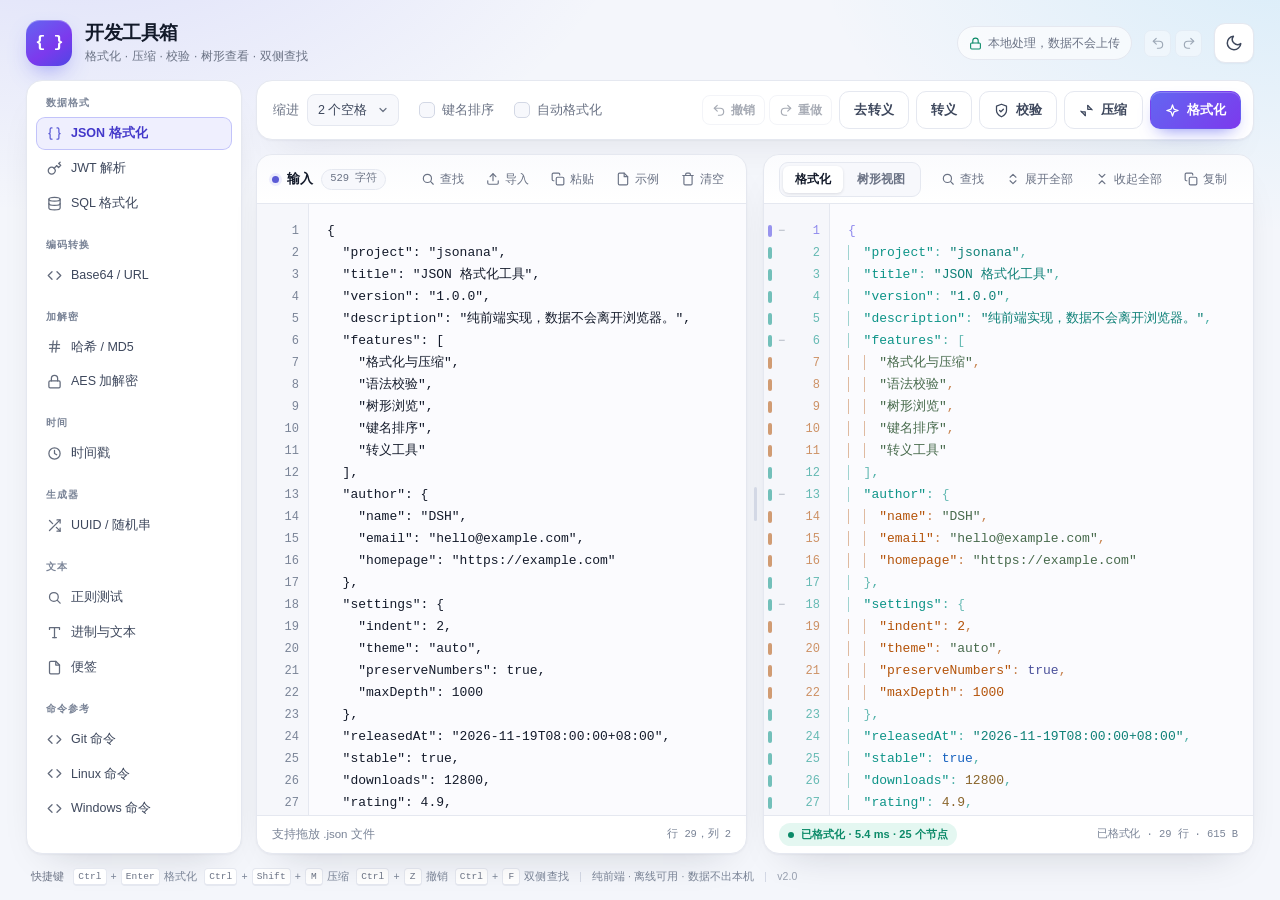
==== commit 2876db3d: "docker添加提交" ====
--- a/index.html
+++ b/index.html
@@ -347,7 +347,7 @@
   <script src="js/tools/regex.js?v=10"></script>
   <script src="js/tools/text.js?v=10"></script>
   <script src="js/tools/notes.js?v=10"></script>
-  <script src="js/tools/git.js?v=10"></script>
+  <script src="js/tools/git.js?v=11"></script>
   <script src="js/tools/linux.js?v=10"></script>
   <script src="js/tools/windows.js?v=10"></script>
   <script src="js/app.js?v=10"></script>
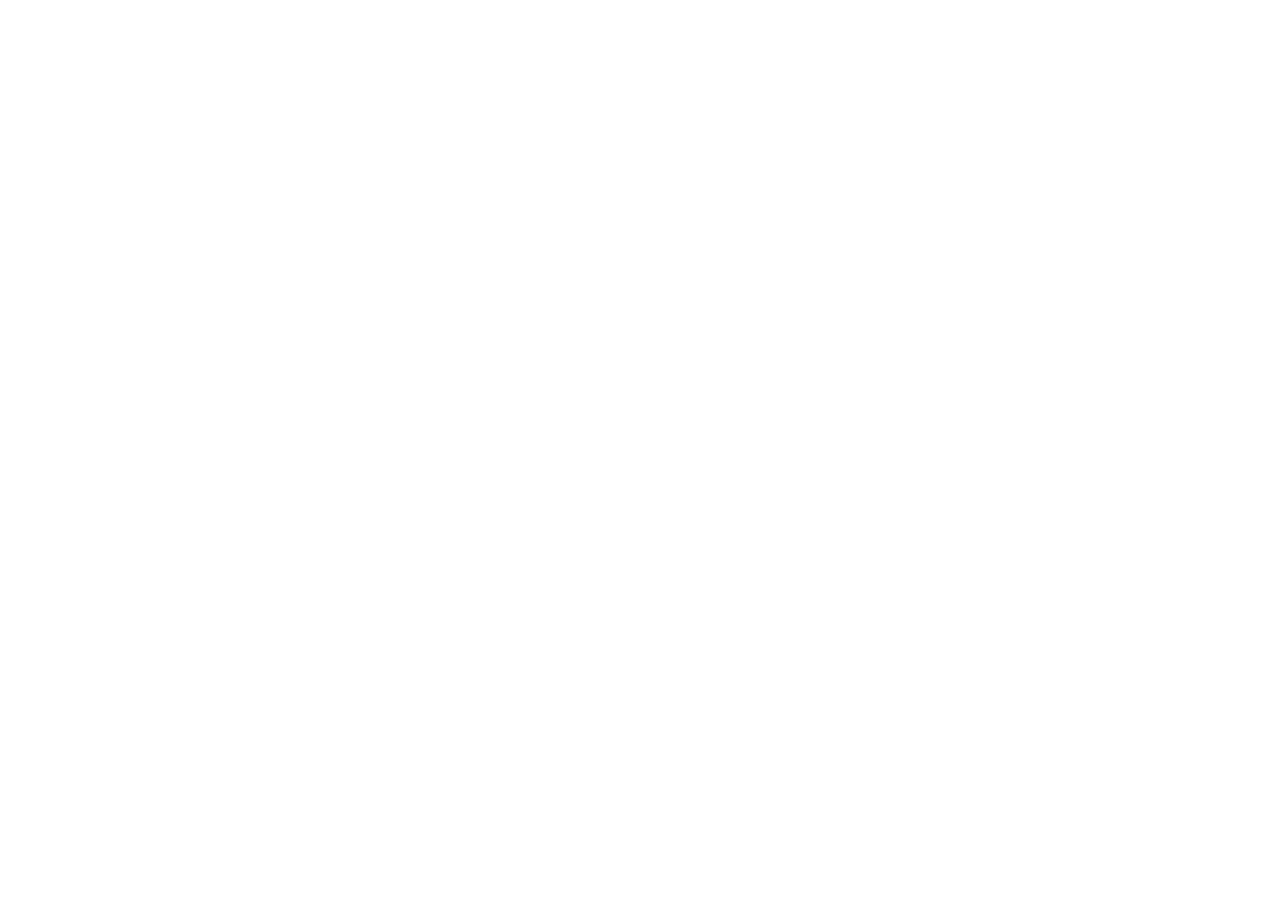
==== commit ee3f67a0: "docker页签提交" ====
--- a/index.html
+++ b/index.html
@@ -15,10 +15,10 @@
         document.documentElement.setAttribute('data-theme', theme === 'dark' ? 'dark' : 'light');
       } catch (e) { /* 忽略存储异常 */ }
     })();
-  </script>
-  <link rel="stylesheet" href="css/style.css?v=10">
-  <link rel="stylesheet" href="css/shell.css?v=10">
-  <link rel="stylesheet" href="css/enhance.css?v=10">
+  <\/script>
+  <link rel="stylesheet" href="css/style.css?v=11">
+  <link rel="stylesheet" href="css/shell.css?v=11">
+  <link rel="stylesheet" href="css/enhance.css?v=11">
 </head>
 <body>
   <svg class="icon-sprite" xmlns="http://www.w3.org/2000/svg" aria-hidden="true">
@@ -348,8 +348,9 @@
   <script src="js/tools/text.js?v=10"></script>
   <script src="js/tools/notes.js?v=10"></script>
   <script src="js/tools/git.js?v=11"></script>
-  <script src="js/tools/linux.js?v=10"></script>
-  <script src="js/tools/windows.js?v=10"></script>
-  <script src="js/app.js?v=10"></script>
+  <script src="js/tools/linux.js?v=11"></script>
+  <script src="js/tools/windows.js?v=11"></script>
+  <script src="js/tools/docker.js?v=11"></script>
+  <script src="js/app.js?v=11"></script>
 </body>
 </html>
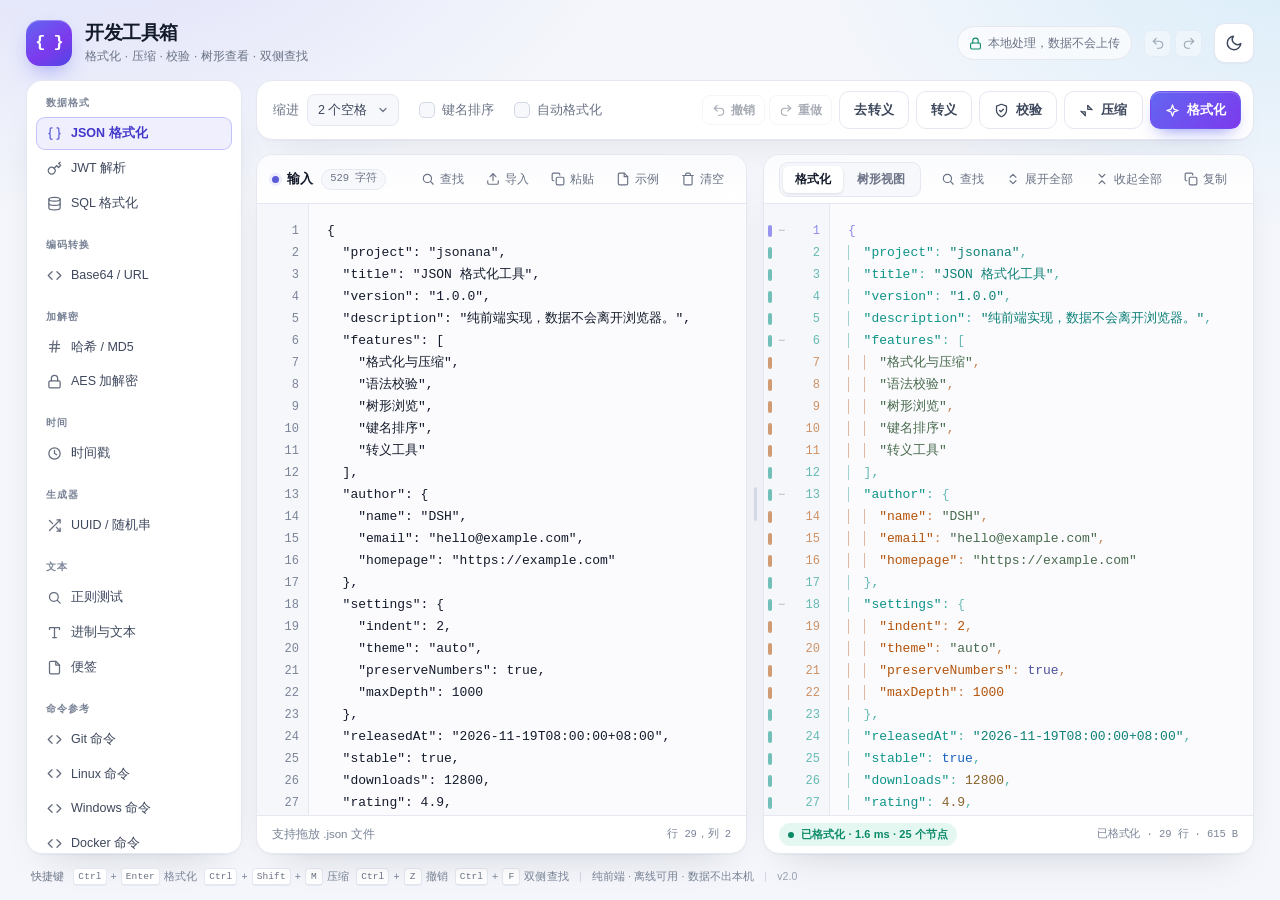
==== commit 612d05f5: "dokcer修改提交" ====
--- a/index.html
+++ b/index.html
@@ -15,7 +15,7 @@
         document.documentElement.setAttribute('data-theme', theme === 'dark' ? 'dark' : 'light');
       } catch (e) { /* 忽略存储异常 */ }
     })();
-  <\/script>
+  </script>
   <link rel="stylesheet" href="css/style.css?v=11">
   <link rel="stylesheet" href="css/shell.css?v=11">
   <link rel="stylesheet" href="css/enhance.css?v=11">
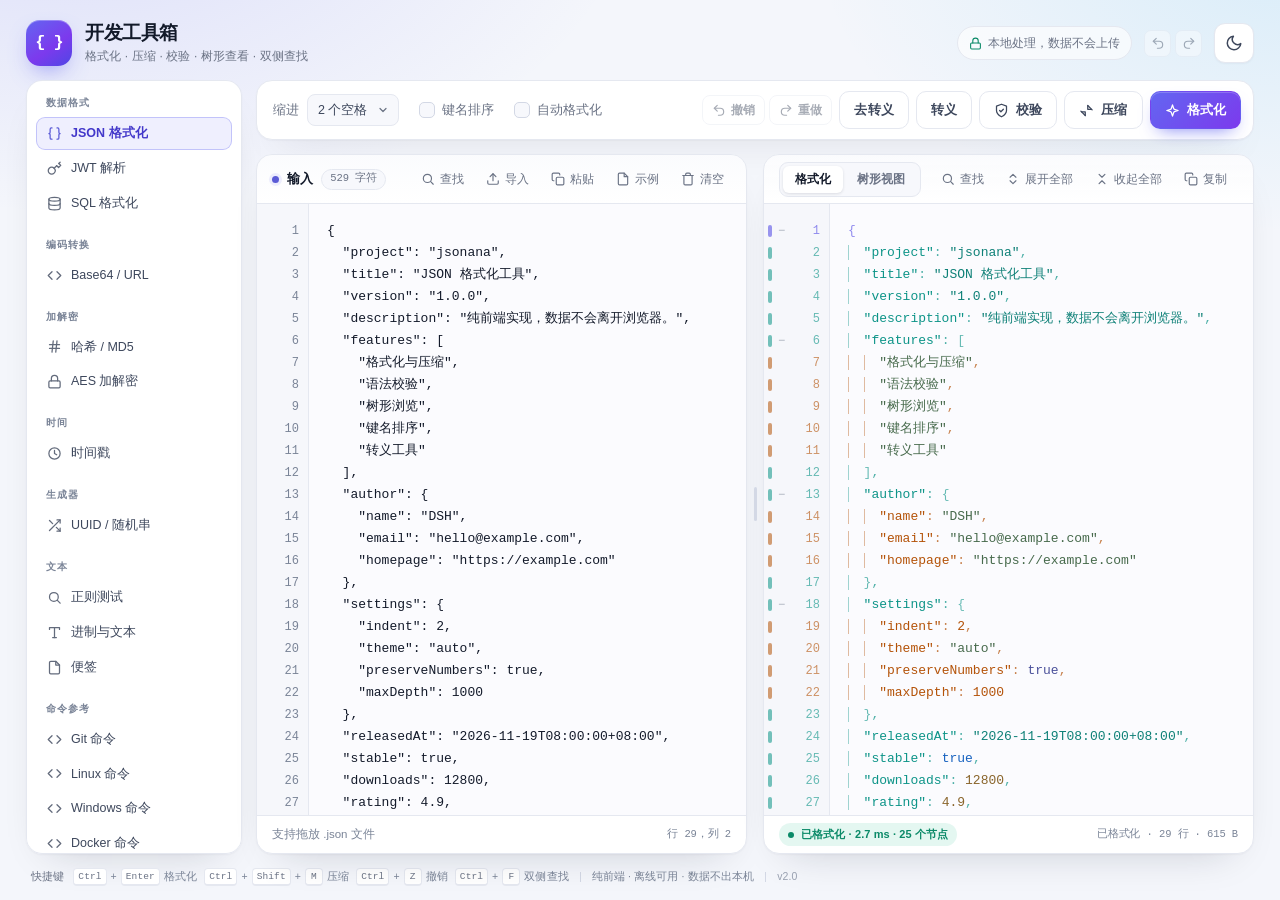
==== commit 57f963d7: "git 命令修改提交" ====
--- a/index.html
+++ b/index.html
@@ -347,7 +347,7 @@
   <script src="js/tools/regex.js?v=10"></script>
   <script src="js/tools/text.js?v=10"></script>
   <script src="js/tools/notes.js?v=10"></script>
-  <script src="js/tools/git.js?v=11"></script>
+  <script src="js/tools/git.js?v=13"></script>
   <script src="js/tools/linux.js?v=11"></script>
   <script src="js/tools/windows.js?v=11"></script>
   <script src="js/tools/docker.js?v=11"></script>
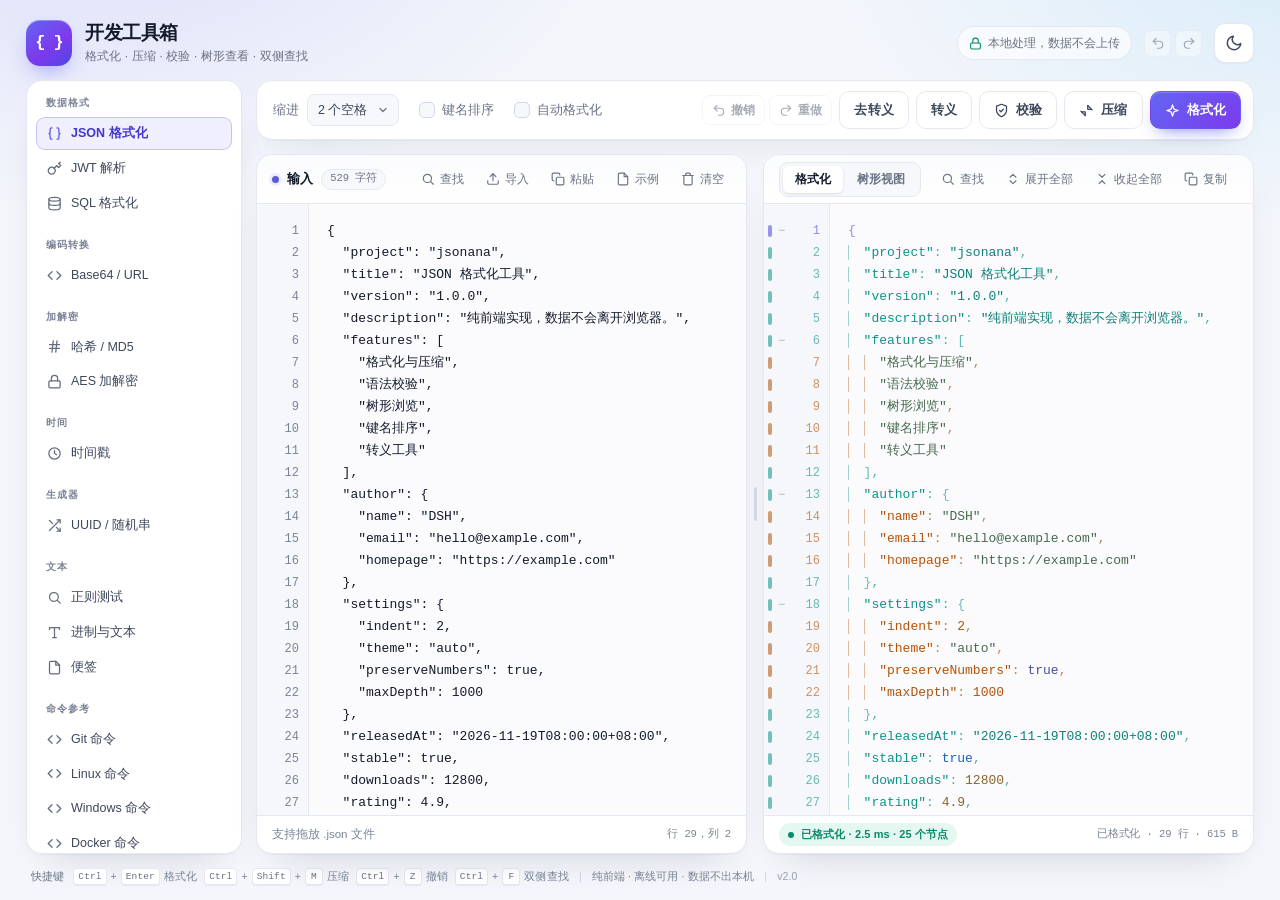
==== commit a55492a2: "git命令修改提交" ====
--- a/index.html
+++ b/index.html
@@ -347,7 +347,7 @@
   <script src="js/tools/regex.js?v=10"></script>
   <script src="js/tools/text.js?v=10"></script>
   <script src="js/tools/notes.js?v=10"></script>
-  <script src="js/tools/git.js?v=13"></script>
+  <script src="js/tools/git.js?v=14"></script>
   <script src="js/tools/linux.js?v=11"></script>
   <script src="js/tools/windows.js?v=11"></script>
   <script src="js/tools/docker.js?v=11"></script>
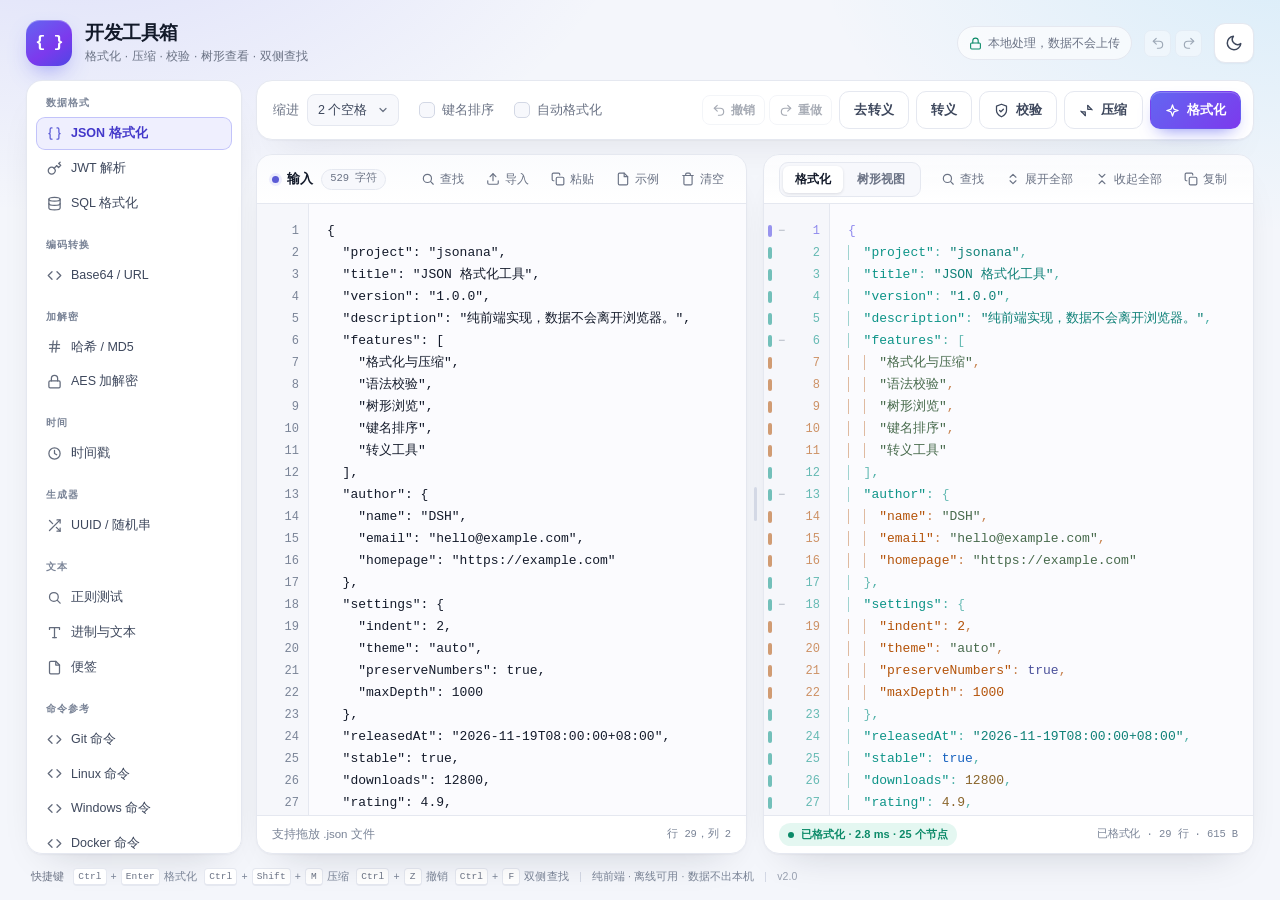
==== commit 223374e0: "Linux命令完善提交" ====
--- a/index.html
+++ b/index.html
@@ -348,8 +348,8 @@
   <script src="js/tools/text.js?v=10"></script>
   <script src="js/tools/notes.js?v=10"></script>
   <script src="js/tools/git.js?v=14"></script>
-  <script src="js/tools/linux.js?v=11"></script>
-  <script src="js/tools/windows.js?v=11"></script>
+  <script src="js/tools/linux.js?v=12"></script>
+  <script src="js/tools/windows.js?v=12"></script>
   <script src="js/tools/docker.js?v=11"></script>
   <script src="js/app.js?v=11"></script>
 </body>
